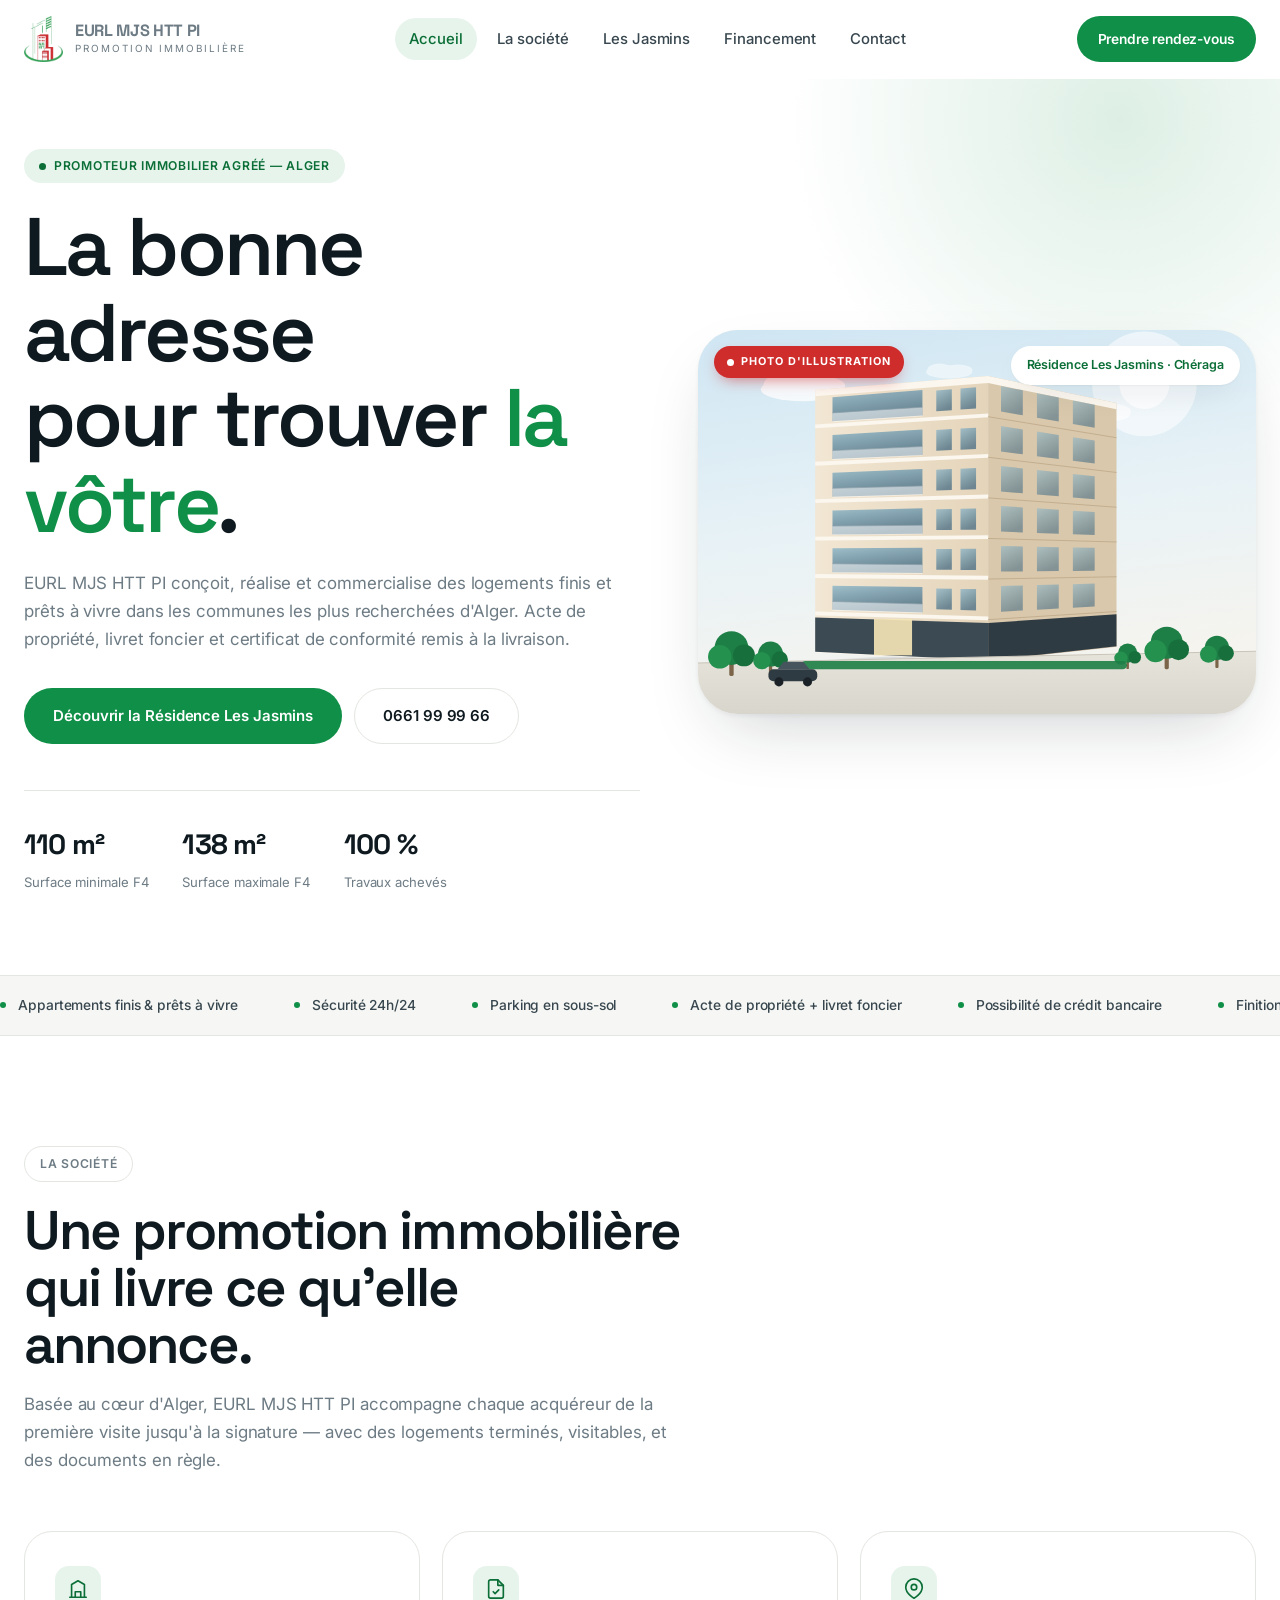
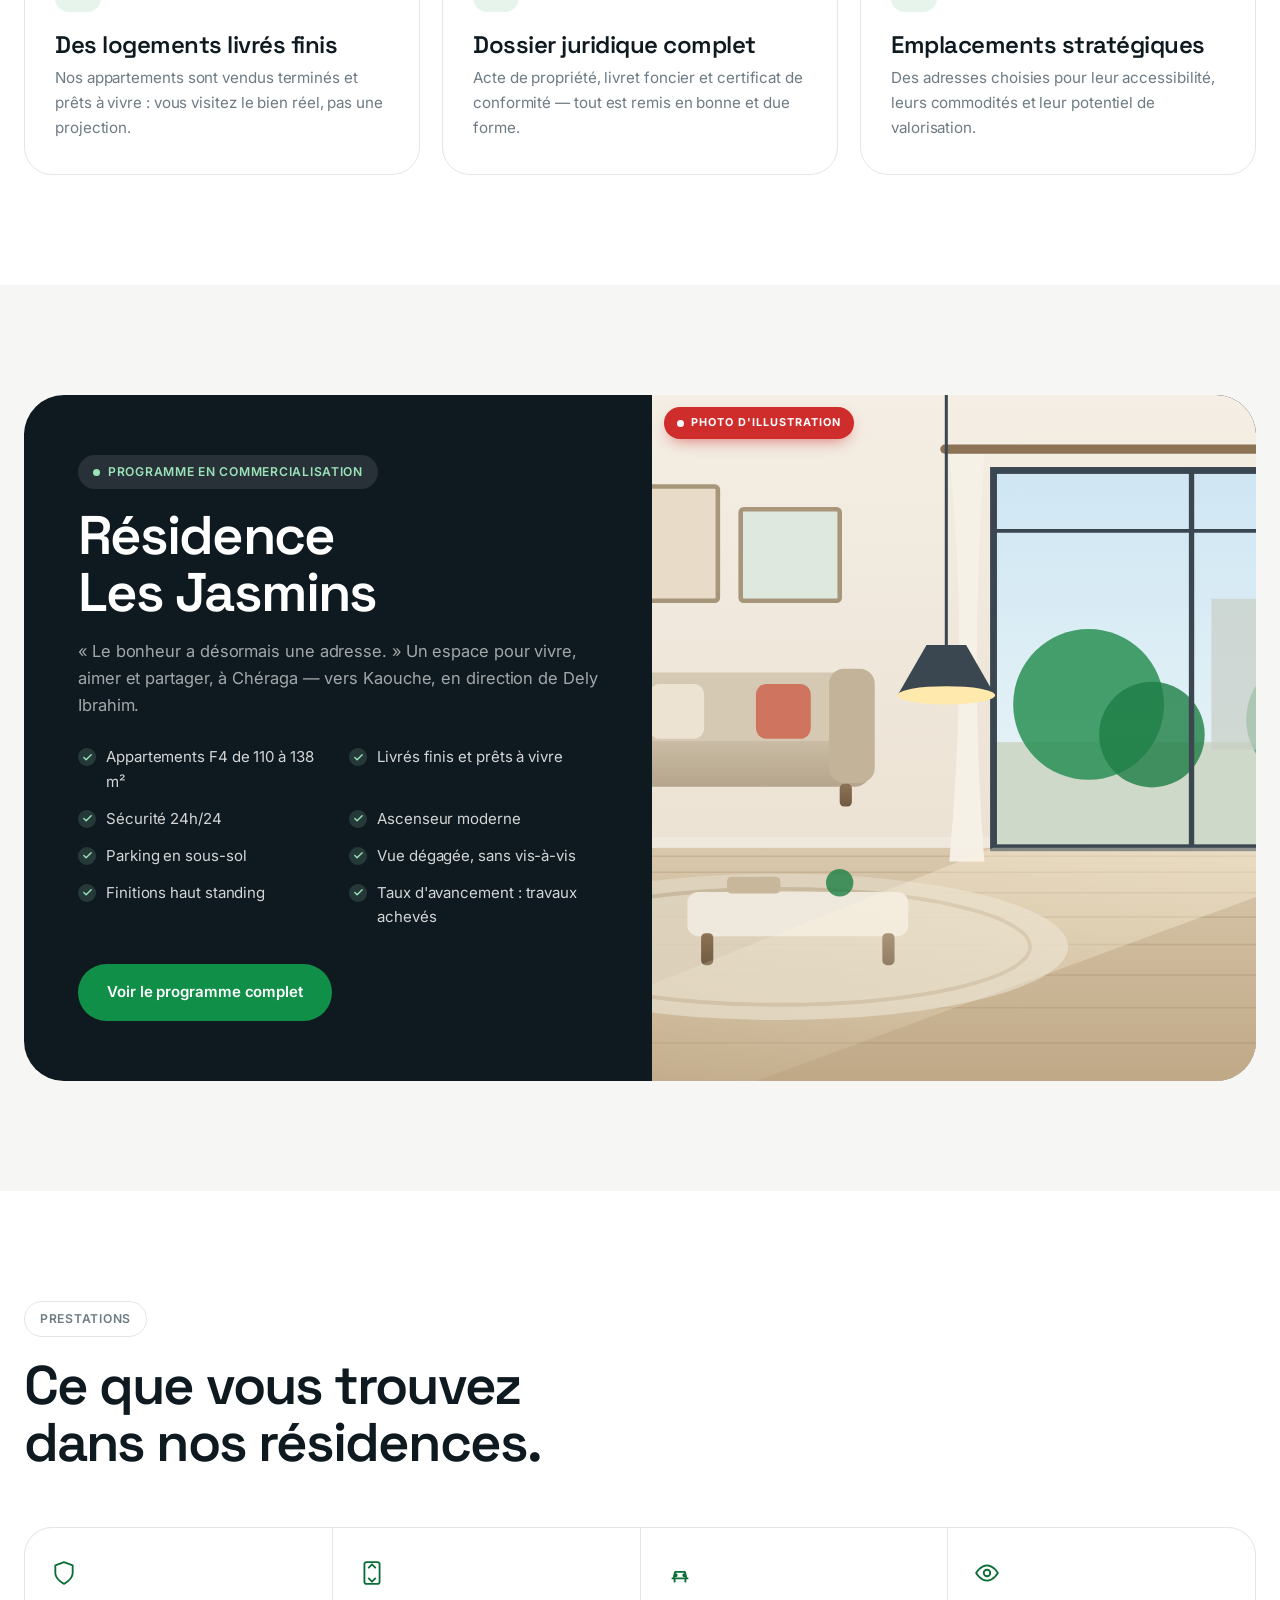
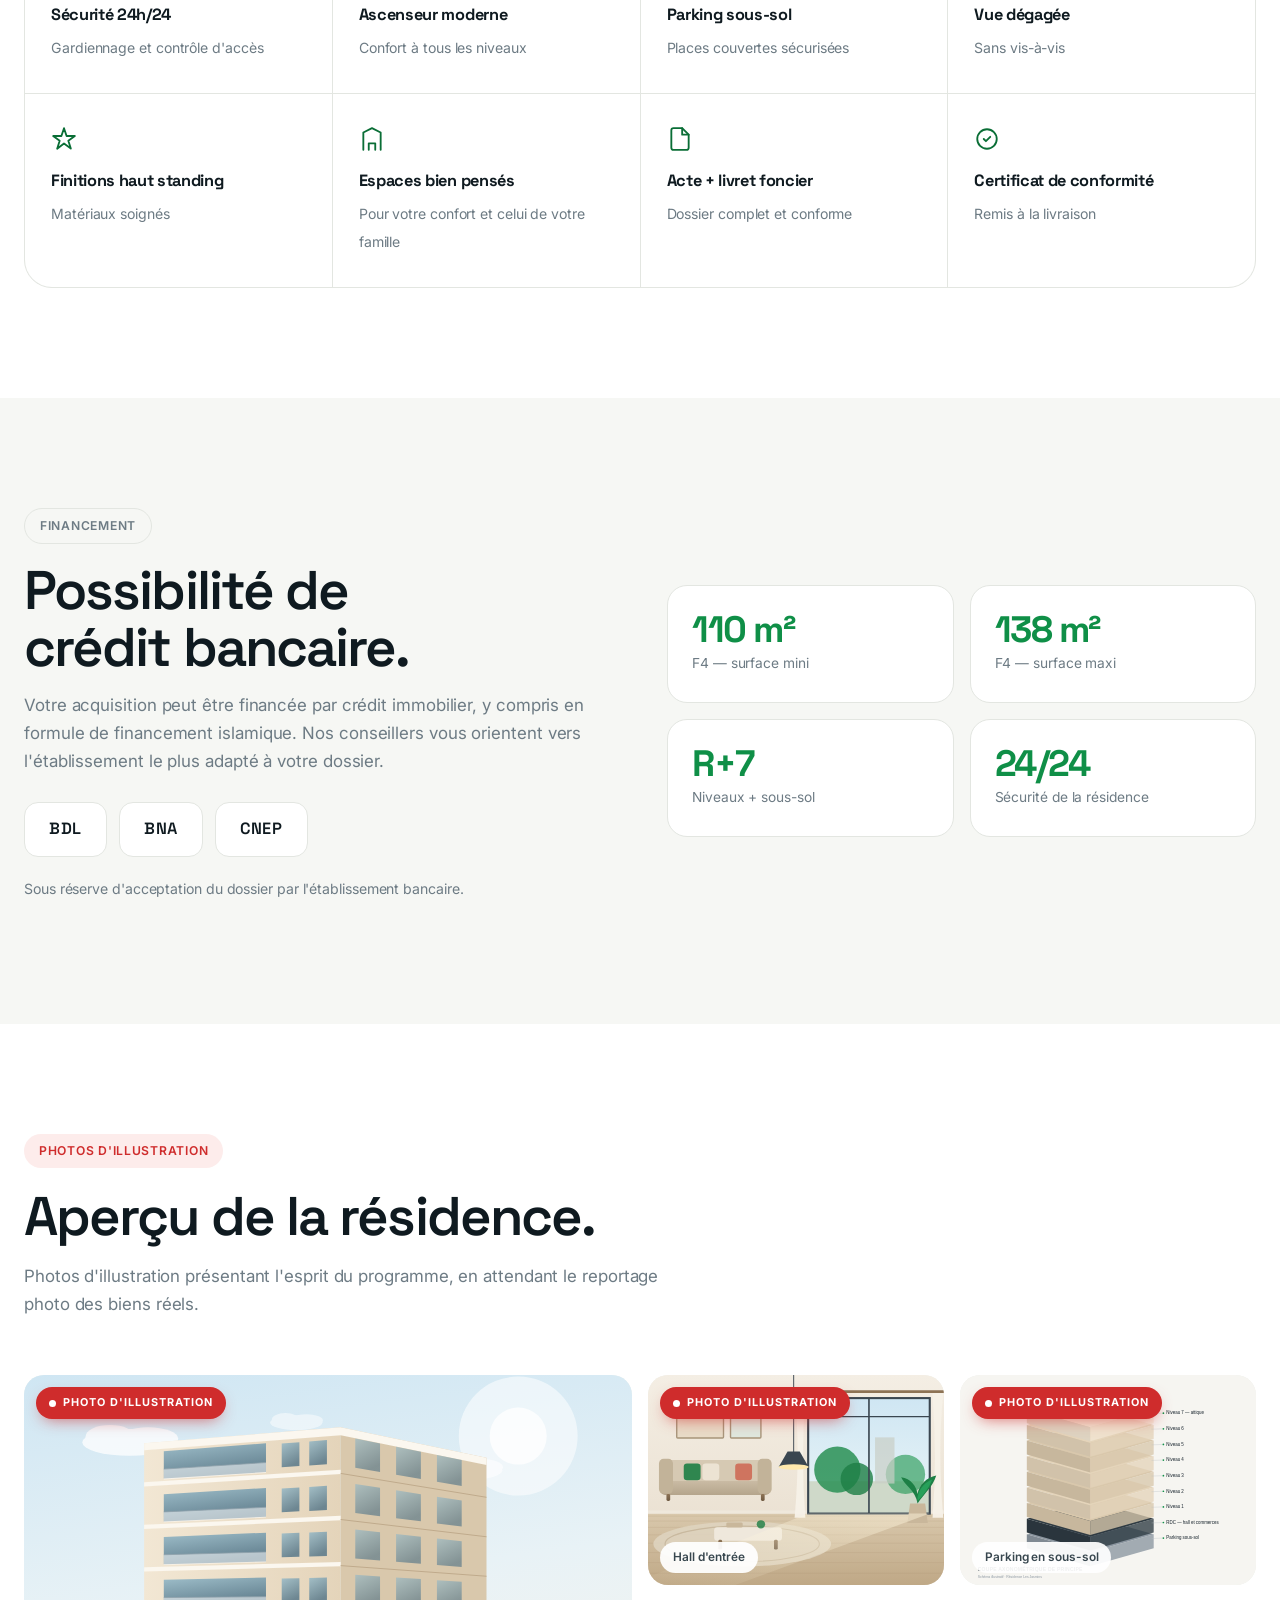
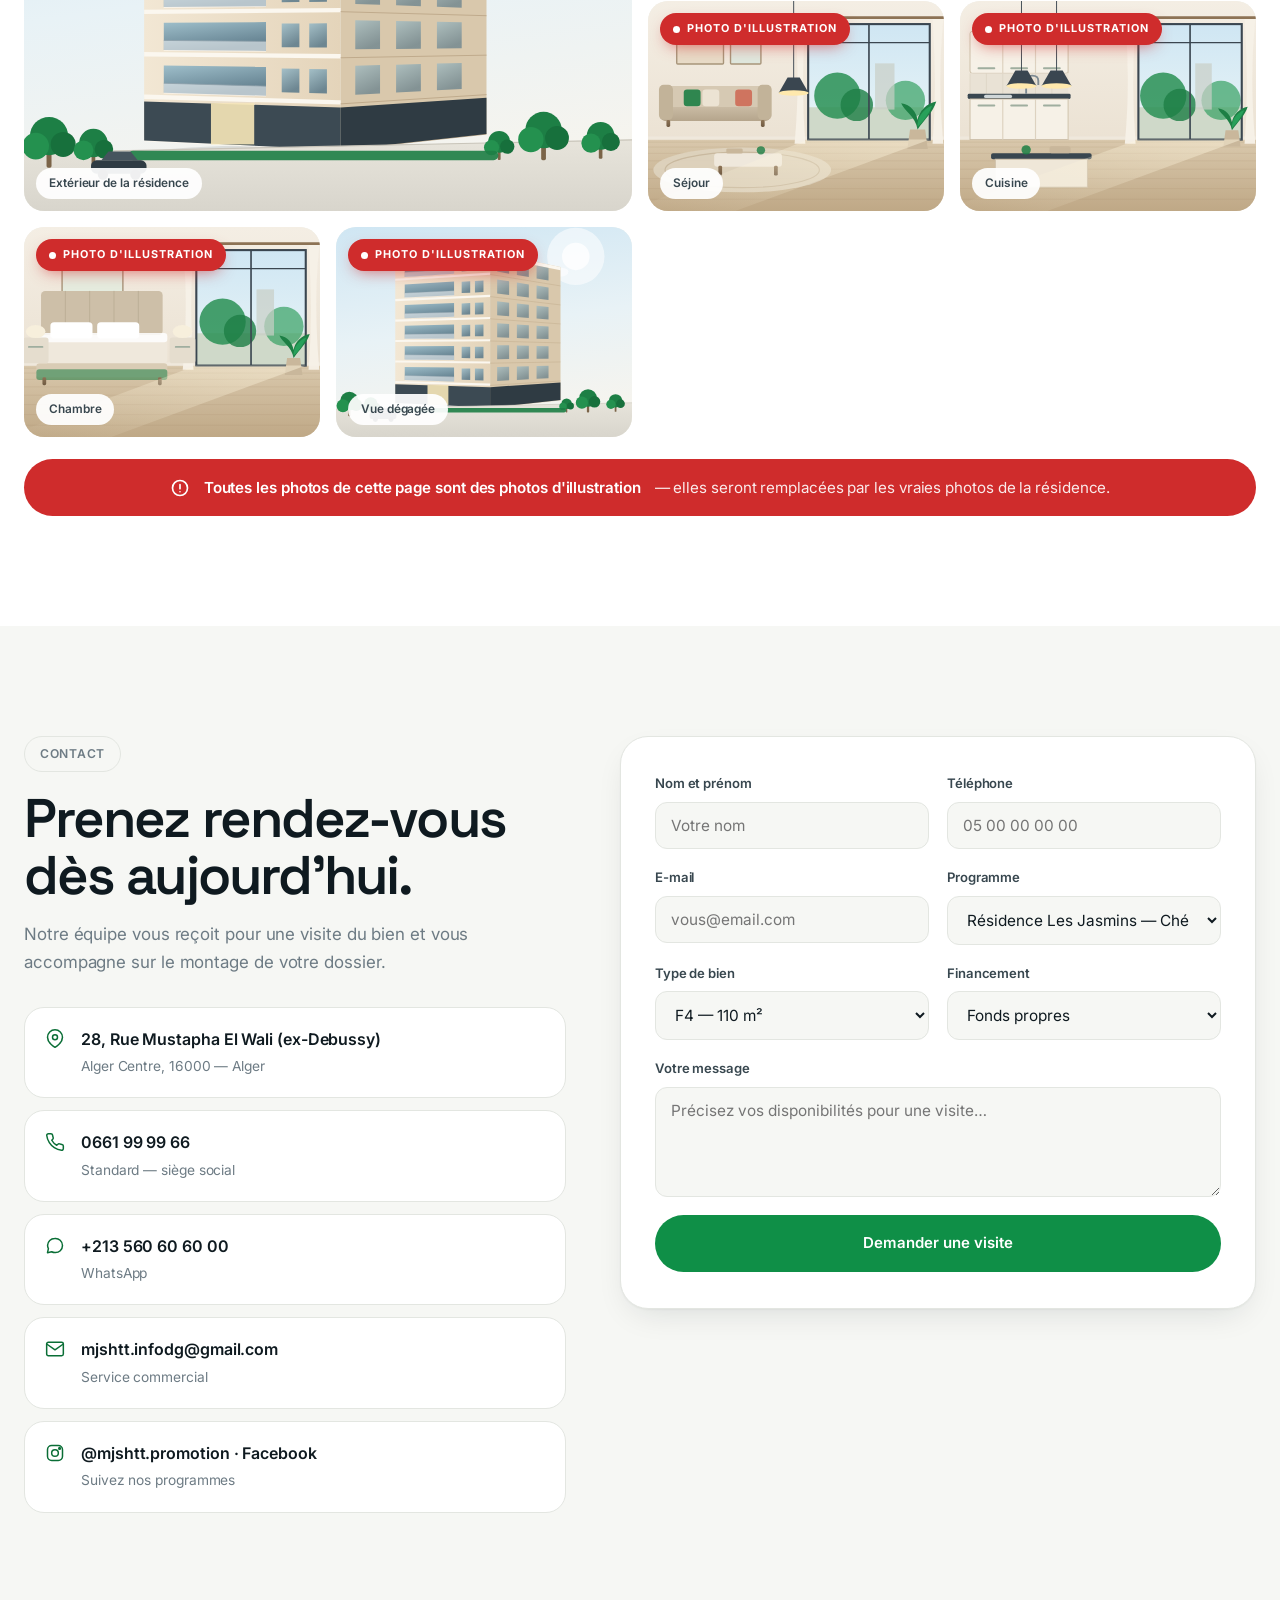
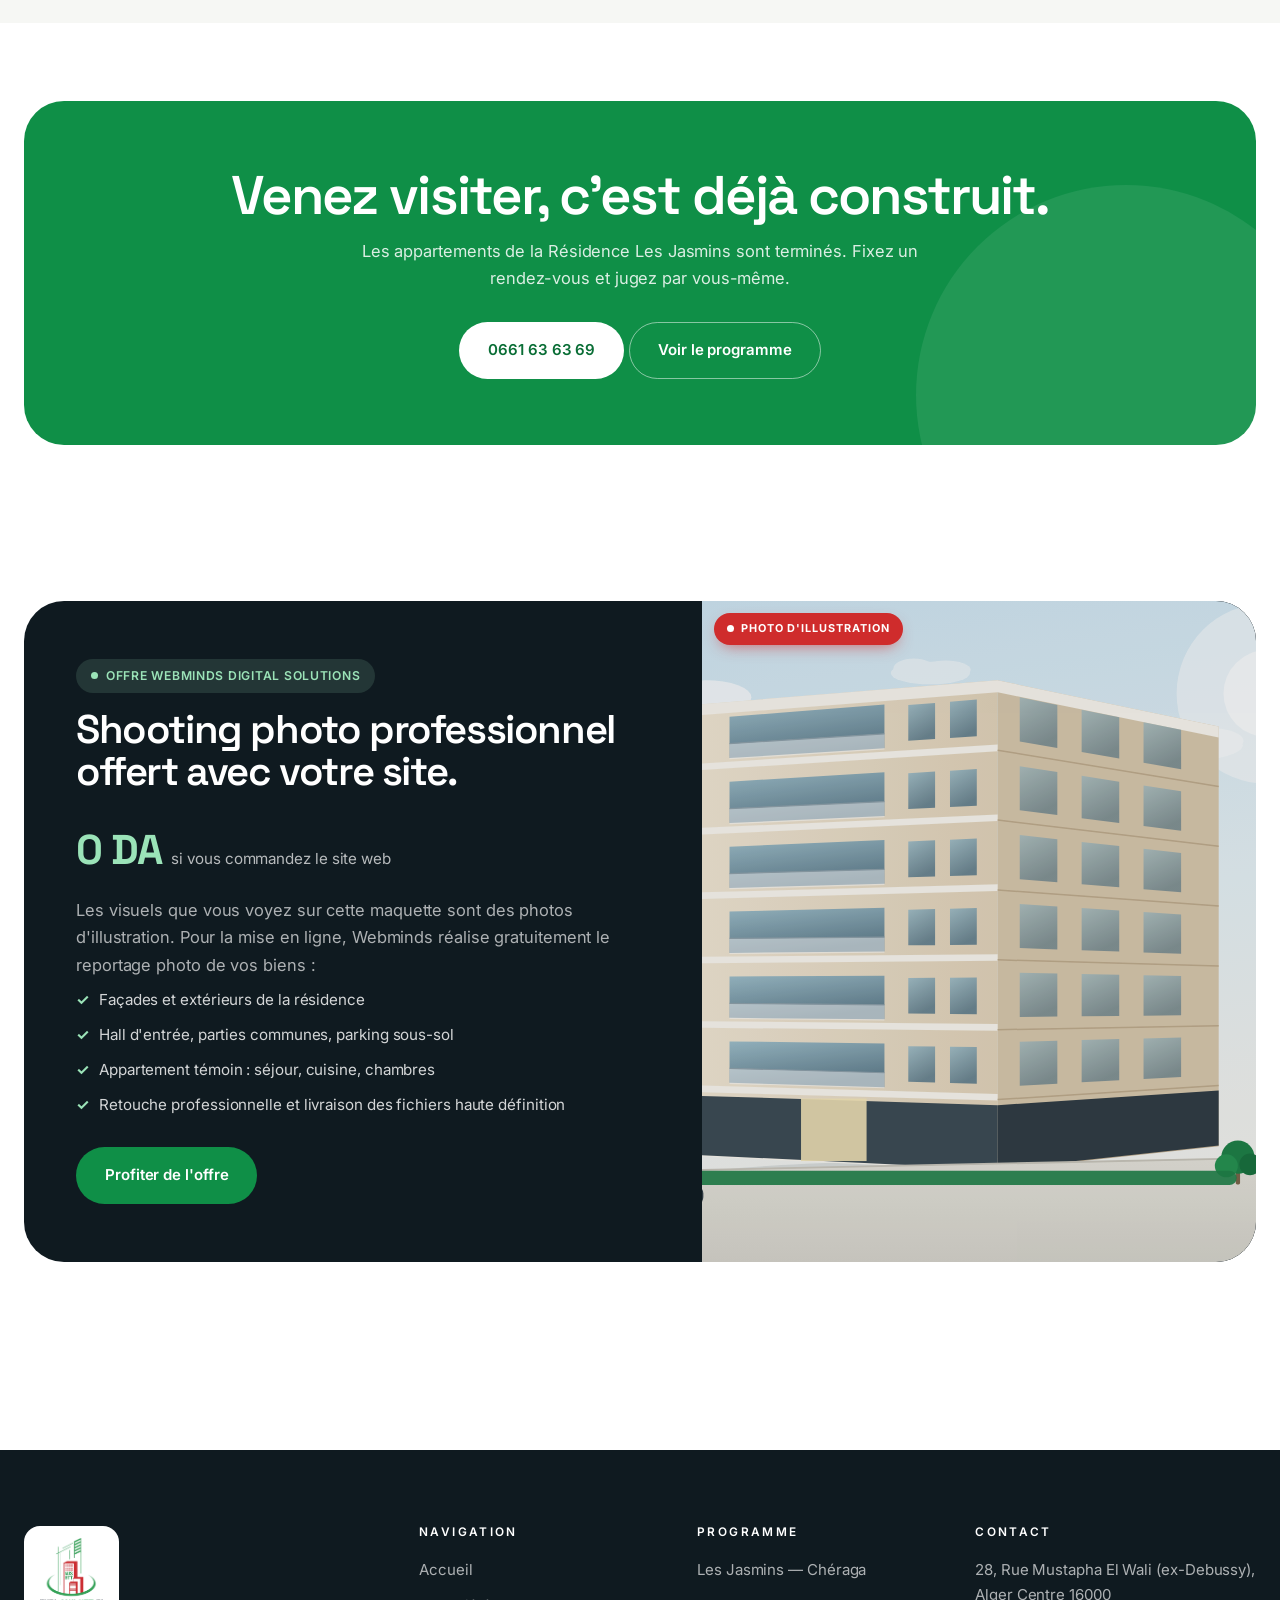
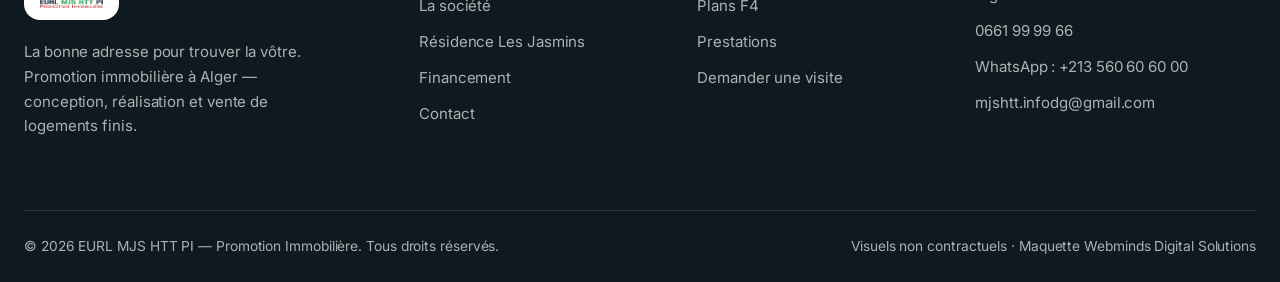
==== index.html @ afcfd2ee "Initial commit: site MJSTT Promotion Co-Authored-By: Claude Opus 5 <noreply@anthropic.com>" ====
<!DOCTYPE html>
<html lang="fr">
<head>
<meta charset="utf-8">
<meta name="viewport" content="width=device-width,initial-scale=1">
<title>EURL MJS HTT PI — Promotion Immobilière | Alger</title>
<meta name="description" content="EURL MJS HTT PI, promotion immobilière à Alger. La bonne adresse pour trouver la vôtre. Résidence Les Jasmins à Chéraga : appartements F4 de 110 à 138 m², finis et prêts à vivre.">
<link rel="icon" href="assets/img/logo-mark.png">
<link rel="preconnect" href="https://fonts.googleapis.com">
<link rel="preconnect" href="https://fonts.gstatic.com" crossorigin>
<link href="https://fonts.googleapis.com/css2?family=Inter:wght@400;500;600&family=Space+Grotesk:wght@500;600;700&display=swap" rel="stylesheet">
<link rel="stylesheet" href="assets/css/style.css">
</head>
<body>

<header class="header">
  <div class="wrap">
    <a href="index.html" class="brand">
      <img src="assets/img/logo-mark.png" alt="MJS HTT PI">
      <span><b>EURL MJS HTT PI</b><span>Promotion immobilière</span></span>
    </a>
    <nav class="nav">
      <a href="index.html" class="is-active">Accueil</a>
      <a href="#societe">La société</a>
      <a href="residence-les-jasmins.html">Les Jasmins</a>
      <a href="#financement">Financement</a>
      <a href="#contact">Contact</a>
    </nav>
    <a href="#contact" class="btn btn--primary btn--sm">Prendre rendez-vous</a>
    <button class="burger" aria-label="Menu"><span></span><span></span><span></span></button>
  </div>
</header>

<!-- ============ HERO ============ -->
<section class="hero">
  <div class="wrap hero__grid">
    <div>
      <span class="tag"><i></i> Promoteur immobilier agréé — Alger</span>
      <h1>La bonne adresse<br>pour trouver <em>la vôtre</em>.</h1>
      <p class="lead">EURL MJS HTT PI conçoit, réalise et commercialise des logements finis et prêts à vivre
        dans les communes les plus recherchées d'Alger. Acte de propriété, livret foncier et certificat de
        conformité remis à la livraison.</p>
      <div class="hero__cta">
        <a href="residence-les-jasmins.html" class="btn btn--primary">Découvrir la Résidence Les Jasmins</a>
        <a href="tel:0661999966" class="btn btn--line">0661 99 99 66</a>
      </div>
      <div class="hero__mini">
        <div><b>110 m²</b><span>Surface minimale F4</span></div>
        <div><b>138 m²</b><span>Surface maximale F4</span></div>
        <div><b>100 %</b><span>Travaux achevés</span></div>
      </div>
    </div>
    <div class="visual">
      <span class="badge-illu">Photo d'illustration</span>
      <img src="https://images.unsplash.com/photo-1545324418-cc1a3fa10c00?auto=format&fit=crop&w=1400&q=80" alt="Résidence Les Jasmins — photo d'illustration" loading="lazy" onerror="this.onerror=null;this.src='assets/img/building.svg'">
      <span class="visual__badge">Résidence Les Jasmins · Chéraga</span>
    </div>
  </div>

  <div class="marquee">
    <div class="marquee__track">
      <span>Appartements finis &amp; prêts à vivre</span>
      <span>Sécurité 24h/24</span>
      <span>Parking en sous-sol</span>
      <span>Acte de propriété + livret foncier</span>
      <span>Possibilité de crédit bancaire</span>
      <span>Finitions haut standing</span>
      <span>Appartements finis &amp; prêts à vivre</span>
      <span>Sécurité 24h/24</span>
      <span>Parking en sous-sol</span>
      <span>Acte de propriété + livret foncier</span>
      <span>Possibilité de crédit bancaire</span>
      <span>Finitions haut standing</span>
    </div>
  </div>
</section>

<!-- ============ SOCIÉTÉ ============ -->
<section class="section" id="societe">
  <div class="wrap">
    <div class="head rv">
      <span class="tag tag--ghost">La société</span>
      <h2>Une promotion immobilière<br>qui livre ce qu'elle annonce.</h2>
      <p class="lead">Basée au cœur d'Alger, EURL MJS HTT PI accompagne chaque acquéreur de la première visite
        jusqu'à la signature — avec des logements terminés, visitables, et des documents en règle.</p>
    </div>

    <div class="grid-3">
      <article class="card rv">
        <div class="card__ico"><svg viewBox="0 0 24 24"><path d="M3 21h18M5 21V7l7-4 7 4v14M9 21v-6h6v6"/></svg></div>
        <h3>Des logements livrés finis</h3>
        <p>Nos appartements sont vendus terminés et prêts à vivre : vous visitez le bien réel, pas une projection.</p>
      </article>
      <article class="card rv">
        <div class="card__ico"><svg viewBox="0 0 24 24"><path d="M14 2H6a2 2 0 0 0-2 2v16a2 2 0 0 0 2 2h12a2 2 0 0 0 2-2V8z"/><path d="M14 2v6h6M9 15l2 2 4-4"/></svg></div>
        <h3>Dossier juridique complet</h3>
        <p>Acte de propriété, livret foncier et certificat de conformité — tout est remis en bonne et due forme.</p>
      </article>
      <article class="card rv">
        <div class="card__ico"><svg viewBox="0 0 24 24"><path d="M21 10c0 7-9 12-9 12s-9-5-9-12a9 9 0 0 1 18 0z"/><circle cx="12" cy="10" r="3"/></svg></div>
        <h3>Emplacements stratégiques</h3>
        <p>Des adresses choisies pour leur accessibilité, leurs commodités et leur potentiel de valorisation.</p>
      </article>
    </div>
  </div>
</section>

<!-- ============ PROJET VEDETTE ============ -->
<section class="section section--paper">
  <div class="wrap">
    <div class="feature rv">
      <div class="feature__body">
        <span class="tag"><i></i> Programme en commercialisation</span>
        <h2>Résidence<br>Les Jasmins</h2>
        <p>« Le bonheur a désormais une adresse. » Un espace pour vivre, aimer et partager,
          à Chéraga — vers Kaouche, en direction de Dely Ibrahim.</p>
        <ul class="feature__list">
          <li>Appartements F4 de 110 à 138 m²</li>
          <li>Livrés finis et prêts à vivre</li>
          <li>Sécurité 24h/24</li>
          <li>Ascenseur moderne</li>
          <li>Parking en sous-sol</li>
          <li>Vue dégagée, sans vis-à-vis</li>
          <li>Finitions haut standing</li>
          <li>Taux d'avancement : travaux achevés</li>
        </ul>
        <a href="residence-les-jasmins.html" class="btn btn--primary">Voir le programme complet</a>
      </div>
      <div class="feature__media">
        <span class="badge-illu">Photo d'illustration</span>
        <img src="https://images.unsplash.com/photo-1618220179428-22790b461013?auto=format&fit=crop&w=1400&q=80" alt="Séjour — photo d'illustration" loading="lazy" onerror="this.onerror=null;this.src='assets/img/int-salon.svg'">
      </div>
    </div>
  </div>
</section>

<!-- ============ PRESTATIONS ============ -->
<section class="section">
  <div class="wrap">
    <div class="head rv">
      <span class="tag tag--ghost">Prestations</span>
      <h2>Ce que vous trouvez<br>dans nos résidences.</h2>
    </div>
    <div class="perks rv">
      <div class="perk"><svg viewBox="0 0 24 24"><path d="M12 22s8-4 8-10V5l-8-3-8 3v7c0 6 8 10 8 10z"/></svg><b>Sécurité 24h/24</b><span>Gardiennage et contrôle d'accès</span></div>
      <div class="perk"><svg viewBox="0 0 24 24"><rect x="5" y="2" width="14" height="20" rx="2"/><path d="M9 7l3-3 3 3M9 17l3 3 3-3"/></svg><b>Ascenseur moderne</b><span>Confort à tous les niveaux</span></div>
      <div class="perk"><svg viewBox="0 0 24 24"><path d="M5 17h14M6 17l1.5-6h9L18 17M7 20v-3M17 20v-3"/><circle cx="8" cy="14" r="1"/><circle cx="16" cy="14" r="1"/></svg><b>Parking sous-sol</b><span>Places couvertes sécurisées</span></div>
      <div class="perk"><svg viewBox="0 0 24 24"><path d="M2 12s4-7 10-7 10 7 10 7-4 7-10 7-10-7-10-7z"/><circle cx="12" cy="12" r="3"/></svg><b>Vue dégagée</b><span>Sans vis-à-vis</span></div>
      <div class="perk"><svg viewBox="0 0 24 24"><path d="M12 2l2.4 7.2H22l-6 4.4 2.3 7.2-6.3-4.6L5.7 21 8 13.6 2 9.2h7.6z"/></svg><b>Finitions haut standing</b><span>Matériaux soignés</span></div>
      <div class="perk"><svg viewBox="0 0 24 24"><path d="M4 22V6l8-4 8 4v16M9 22v-6h6v6"/></svg><b>Espaces bien pensés</b><span>Pour votre confort et celui de votre famille</span></div>
      <div class="perk"><svg viewBox="0 0 24 24"><path d="M14 2H6a2 2 0 0 0-2 2v16a2 2 0 0 0 2 2h12a2 2 0 0 0 2-2V8z"/><path d="M14 2v6h6"/></svg><b>Acte + livret foncier</b><span>Dossier complet et conforme</span></div>
      <div class="perk"><svg viewBox="0 0 24 24"><circle cx="12" cy="12" r="9"/><path d="M9 12l2 2 4-4"/></svg><b>Certificat de conformité</b><span>Remis à la livraison</span></div>
    </div>
  </div>
</section>

<!-- ============ FINANCEMENT ============ -->
<section class="section section--paper" id="financement">
  <div class="wrap grid-2" style="gap:54px;align-items:center">
    <div class="rv">
      <span class="tag tag--ghost">Financement</span>
      <h2 style="margin:18px 0 16px">Possibilité de<br>crédit bancaire.</h2>
      <p class="lead">Votre acquisition peut être financée par crédit immobilier, y compris en formule de
        financement islamique. Nos conseillers vous orientent vers l'établissement le plus adapté à votre dossier.</p>
      <div class="banks">
        <span class="bank">BDL</span>
        <span class="bank">BNA</span>
        <span class="bank">CNEP</span>
      </div>
      <p class="mute" style="font-size:.88rem;margin-top:20px">Sous réserve d'acceptation du dossier par l'établissement bancaire.</p>
    </div>
    <div class="grid-2 rv" style="gap:16px">
      <div class="stat"><b>110 m²</b><span>F4 — surface mini</span></div>
      <div class="stat"><b>138 m²</b><span>F4 — surface maxi</span></div>
      <div class="stat"><b>R+7</b><span>Niveaux + sous-sol</span></div>
      <div class="stat"><b>24/24</b><span>Sécurité de la résidence</span></div>
    </div>
  </div>
</section>

<!-- ============ VISUELS ============ -->
<section class="section">
  <div class="wrap">
    <div class="head rv">
      <span class="tag tag--red">Photos d'illustration</span>
      <h2>Aperçu de la résidence.</h2>
      <p class="lead">Photos d'illustration présentant l'esprit du programme, en attendant le reportage photo des biens réels.</p>
    </div>
    <div class="photogrid rv"><figure class="ph big"><span class="badge-illu">Photo d'illustration</span><img src="https://images.unsplash.com/photo-1515263487990-61b07816b324?auto=format&fit=crop&w=1400&q=80" alt="Façade de la résidence" loading="lazy" onerror="this.onerror=null;this.src='assets/img/building.svg'"><figcaption>Extérieur de la résidence</figcaption></figure><figure class="ph "><span class="badge-illu">Photo d'illustration</span><img src="https://images.unsplash.com/photo-1630703125789-6416b14d1705?auto=format&fit=crop&w=1400&q=80" alt="Hall d'entrée" loading="lazy" onerror="this.onerror=null;this.src='assets/img/int-salon.svg'"><figcaption>Hall d'entrée</figcaption></figure><figure class="ph "><span class="badge-illu">Photo d'illustration</span><img src="https://images.unsplash.com/photo-1548343361-02248be15911?auto=format&fit=crop&w=1400&q=80" alt="Parking en sous-sol" loading="lazy" onerror="this.onerror=null;this.src='assets/img/axo.svg'"><figcaption>Parking en sous-sol</figcaption></figure><figure class="ph "><span class="badge-illu">Photo d'illustration</span><img src="https://images.unsplash.com/photo-1600121848594-d8644e57abab?auto=format&fit=crop&w=1400&q=80" alt="Séjour" loading="lazy" onerror="this.onerror=null;this.src='assets/img/int-salon.svg'"><figcaption>Séjour</figcaption></figure><figure class="ph "><span class="badge-illu">Photo d'illustration</span><img src="https://images.unsplash.com/photo-1600489000022-c2086d79f9d4?auto=format&fit=crop&w=1400&q=80" alt="Cuisine" loading="lazy" onerror="this.onerror=null;this.src='assets/img/int-cuisine.svg'"><figcaption>Cuisine</figcaption></figure><figure class="ph "><span class="badge-illu">Photo d'illustration</span><img src="https://images.unsplash.com/photo-1616594039964-ae9021a400a0?auto=format&fit=crop&w=1400&q=80" alt="Chambre" loading="lazy" onerror="this.onerror=null;this.src='assets/img/int-chambre.svg'"><figcaption>Chambre</figcaption></figure><figure class="ph "><span class="badge-illu">Photo d'illustration</span><img src="https://images.unsplash.com/photo-1496945589647-8784b8d04934?auto=format&fit=crop&w=1400&q=80" alt="Vue depuis le balcon" loading="lazy" onerror="this.onerror=null;this.src='assets/img/building.svg'"><figcaption>Vue dégagée</figcaption></figure></div><div class="illu-band rv" style="margin-top:22px"><svg viewBox="0 0 24 24"><circle cx="12" cy="12" r="9"/><path d="M12 8v5M12 16.5v.01"/></svg>Toutes les photos de cette page sont des photos d'illustration <span>— elles seront remplacées par les vraies photos de la résidence.</span></div>
    </div>
      </div>
</section>

<!-- ============ CONTACT ============ -->
<section class="section section--paper" id="contact">
  <div class="wrap contact">
    <div class="rv">
      <span class="tag tag--ghost">Contact</span>
      <h2 style="margin:18px 0 16px">Prenez rendez-vous<br>dès aujourd'hui.</h2>
      <p class="lead">Notre équipe vous reçoit pour une visite du bien et vous accompagne sur le montage
        de votre dossier.</p>
      <ul class="infos">
        <li><svg viewBox="0 0 24 24"><path d="M21 10c0 7-9 12-9 12s-9-5-9-12a9 9 0 0 1 18 0z"/><circle cx="12" cy="10" r="3"/></svg>
          <div><b>28, Rue Mustapha El Wali (ex-Debussy)</b><small>Alger Centre, 16000 — Alger</small></div></li>
        <li><svg viewBox="0 0 24 24"><path d="M22 16.9v3a2 2 0 0 1-2.2 2 19.8 19.8 0 0 1-8.6-3.1 19.5 19.5 0 0 1-6-6A19.8 19.8 0 0 1 2.1 4.2 2 2 0 0 1 4.1 2h3a2 2 0 0 1 2 1.7c.1 1 .4 1.9.7 2.8a2 2 0 0 1-.5 2.1L8.1 9.9a16 16 0 0 0 6 6l1.3-1.2a2 2 0 0 1 2.1-.5c.9.3 1.8.6 2.8.7a2 2 0 0 1 1.7 2z"/></svg>
          <div><b><a href="tel:0661999966">0661 99 99 66</a></b><small>Standard — siège social</small></div></li>
        <li><svg viewBox="0 0 24 24"><path d="M21 11.5a8.4 8.4 0 0 1-9 8.4 8.5 8.5 0 0 1-4-1L3 20l1.1-4.9a8.4 8.4 0 0 1-1-4A8.4 8.4 0 0 1 11.5 3 8.4 8.4 0 0 1 21 11.5z"/></svg>
          <div><b><a href="https://wa.me/213560606000" target="_blank" rel="noopener">+213 560 60 60 00</a></b><small>WhatsApp</small></div></li>
        <li><svg viewBox="0 0 24 24"><rect x="2" y="4" width="20" height="16" rx="2"/><path d="M22 6l-10 7L2 6"/></svg>
          <div><b><a href="mailto:mjshtt.infodg@gmail.com">mjshtt.infodg@gmail.com</a></b><small>Service commercial</small></div></li>
        <li><svg viewBox="0 0 24 24"><rect x="3" y="3" width="18" height="18" rx="5"/><circle cx="12" cy="12" r="4"/><circle cx="17.5" cy="6.5" r="1"/></svg>
          <div><b><a href="https://www.instagram.com/mjshtt.promotion/" target="_blank" rel="noopener">@mjshtt.promotion</a> · <a href="https://www.facebook.com/MJSHTT.PI/" target="_blank" rel="noopener">Facebook</a></b><small>Suivez nos programmes</small></div></li>
      </ul>
    </div>

    <form class="rv">
      <div class="f"><label for="n">Nom et prénom</label><input id="n" type="text" placeholder="Votre nom" required></div>
      <div class="f"><label for="t">Téléphone</label><input id="t" type="tel" placeholder="05 00 00 00 00" required></div>
      <div class="f"><label for="e">E-mail</label><input id="e" type="email" placeholder="vous@email.com"></div>
      <div class="f"><label for="p">Programme</label>
        <select id="p"><option>Résidence Les Jasmins — Chéraga</option><option>Autre demande</option></select></div>
      <div class="f"><label for="ty">Type de bien</label>
        <select id="ty"><option>F4 — 110 m²</option><option>F4 — 138 m²</option><option>À définir</option></select></div>
      <div class="f"><label for="fi">Financement</label>
        <select id="fi"><option>Fonds propres</option><option>Crédit bancaire</option><option>Financement islamique</option><option>À définir</option></select></div>
      <div class="f f--full"><label for="m">Votre message</label>
        <textarea id="m" placeholder="Précisez vos disponibilités pour une visite…"></textarea></div>
      <div class="f f--full"><button type="submit" class="btn btn--primary">Demander une visite</button></div>
    </form>
  </div>
</section>

<!-- ============ CTA ============ -->
<section class="section--tight">
  <div class="wrap">
    <div class="cta rv">
      <h2>Venez visiter, c'est déjà construit.</h2>
      <p>Les appartements de la Résidence Les Jasmins sont terminés. Fixez un rendez-vous et jugez par vous-même.</p>
      <a href="tel:0661636369" class="btn btn--light">0661 63 63 69</a>
      <a href="residence-les-jasmins.html" class="btn btn--outline">Voir le programme</a>
    </div>
  </div>
</section>

<!-- ============ OFFRE SHOOTING ============ -->
<section class="section--tight">
  <div class="wrap">
    <div class="shoot rv">
      <div class="shoot__body">
        <span class="tag"><i></i> Offre Webminds Digital Solutions</span>
        <h2>Shooting photo professionnel<br>offert avec votre site.</h2>
        <div class="shoot__free"><b>0 DA</b><span>si vous commandez le site web</span></div>
        <p>Les visuels que vous voyez sur cette maquette sont des photos d'illustration.
          Pour la mise en ligne, Webminds réalise gratuitement le reportage photo de vos biens :</p>
        <ul class="shoot__list">
          <li>Façades et extérieurs de la résidence</li>
          <li>Hall d'entrée, parties communes, parking sous-sol</li>
          <li>Appartement témoin : séjour, cuisine, chambres</li>
          <li>Retouche professionnelle et livraison des fichiers haute définition</li>
        </ul>
        <a href="#contact" class="btn btn--primary">Profiter de l'offre</a>
      </div>
      <div class="shoot__media">
        <span class="badge-illu">Photo d'illustration</span>
        <img src="https://images.unsplash.com/photo-1570675894641-8860d49afece?auto=format&fit=crop&w=1400&q=80" alt="Reportage photo de résidence" loading="lazy" onerror="this.onerror=null;this.src='assets/img/building.svg'">
      </div>
    </div>
  </div>
</section>

<!-- ============ FOOTER ============ -->
<footer class="footer">
  <div class="wrap">
    <div class="footer__grid">
      <div>
        <a href="index.html" class="brand"><img src="assets/img/logo.png" alt="EURL MJS HTT PI" style="height:70px"></a>
        <p class="footer__note">La bonne adresse pour trouver la vôtre. Promotion immobilière à Alger —
          conception, réalisation et vente de logements finis.</p>
      </div>
      <div>
        <h4>Navigation</h4>
        <ul>
          <li><a href="index.html">Accueil</a></li>
          <li><a href="#societe">La société</a></li>
          <li><a href="residence-les-jasmins.html">Résidence Les Jasmins</a></li>
          <li><a href="#financement">Financement</a></li>
          <li><a href="#contact">Contact</a></li>
        </ul>
      </div>
      <div>
        <h4>Programme</h4>
        <ul>
          <li><a href="residence-les-jasmins.html">Les Jasmins — Chéraga</a></li>
          <li><a href="residence-les-jasmins.html#plans">Plans F4</a></li>
          <li><a href="residence-les-jasmins.html#prestations">Prestations</a></li>
          <li><a href="residence-les-jasmins.html#visite">Demander une visite</a></li>
        </ul>
      </div>
      <div>
        <h4>Contact</h4>
        <ul>
          <li>28, Rue Mustapha El Wali (ex-Debussy), Alger Centre 16000</li>
          <li><a href="tel:0661999966">0661 99 99 66</a></li>
          <li><a href="https://wa.me/213560606000">WhatsApp : +213 560 60 60 00</a></li>
          <li><a href="mailto:mjshtt.infodg@gmail.com">mjshtt.infodg@gmail.com</a></li>
        </ul>
      </div>
    </div>
    <div class="footer__bar">
      <span>© 2026 EURL MJS HTT PI — Promotion Immobilière. Tous droits réservés.</span>
      <span>Visuels non contractuels · Maquette Webminds Digital Solutions</span>
    </div>
  </div>
</footer>

<script src="assets/js/main.js"></script>
</body>
</html>
---- assets/css/style.css ----
/* ============================================================
   EURL MJS HTT PI — Promotion Immobilière
   Maquette Webminds Digital Solutions · 2026
   ============================================================ */

:root{
  --ink:#0f1a20;
  --ink-2:#38474f;
  --grey:#6d7b84;
  --line:#e3e6e1;
  --paper:#ffffff;
  --paper-2:#f6f7f4;
  --paper-3:#eef1ec;
  --green:#0f8f47;
  --green-d:#0a6e36;
  --green-l:#e7f4ec;
  --red:#cf2c2c;
  --red-l:#fdeceb;
  --r-s:12px;
  --r-m:20px;
  --r-l:28px;
  --r-xl:40px;
  --shadow:0 1px 2px rgba(16,28,34,.04),0 12px 34px -12px rgba(16,28,34,.14);
  --shadow-lg:0 2px 4px rgba(16,28,34,.05),0 28px 70px -24px rgba(16,28,34,.22);
  --display:"Space Grotesk","Helvetica Neue",Arial,sans-serif;
  --body:"Inter","Helvetica Neue",Arial,sans-serif;
  --max:1280px;
}

*,*::before,*::after{box-sizing:border-box}
html{scroll-behavior:smooth;-webkit-text-size-adjust:100%}
body{
  margin:0;background:var(--paper);color:var(--ink);
  font-family:var(--body);font-size:16.5px;line-height:1.65;letter-spacing:-.005em;
  -webkit-font-smoothing:antialiased;overflow-x:hidden;
}
img,svg{max-width:100%;display:block}
a{color:inherit;text-decoration:none}
button{font:inherit}
.wrap{width:100%;max-width:var(--max);margin:0 auto;padding:0 24px}

h1,h2,h3,h4{font-family:var(--display);font-weight:600;line-height:1.05;margin:0;letter-spacing:-.035em}
h1{font-size:clamp(2.7rem,6.4vw,5.1rem)}
h2{font-size:clamp(2rem,4.3vw,3.4rem)}
h3{font-size:clamp(1.15rem,1.9vw,1.5rem);letter-spacing:-.02em}
p{margin:0 0 1em}
.lead{color:var(--grey);font-size:1.06rem;max-width:60ch}
.mute{color:var(--grey)}
.grn{color:var(--green)}

/* ---------- utilitaires ---------- */
.tag{
  display:inline-flex;align-items:center;gap:8px;padding:7px 15px;border-radius:100px;
  background:var(--green-l);color:var(--green-d);font-size:.76rem;font-weight:600;
  letter-spacing:.06em;text-transform:uppercase;
}
.tag--red{background:var(--red-l);color:var(--red)}
.tag--ghost{background:transparent;border:1px solid var(--line);color:var(--grey)}
.tag i{width:7px;height:7px;border-radius:50%;background:currentColor;display:block}

.btn{
  display:inline-flex;align-items:center;justify-content:center;gap:10px;
  padding:15px 28px;border-radius:100px;font-size:.94rem;font-weight:600;
  border:1px solid transparent;cursor:pointer;transition:.28s cubic-bezier(.2,.7,.3,1);
  white-space:nowrap;
}
.btn--primary{background:var(--green);color:#fff}
.btn--primary:hover{background:var(--green-d);transform:translateY(-2px);box-shadow:0 14px 28px -12px rgba(15,143,71,.7)}
.btn--dark{background:var(--ink);color:#fff}
.btn--dark:hover{transform:translateY(-2px);box-shadow:0 14px 28px -12px rgba(15,26,32,.6)}
.btn--line{border-color:var(--line);color:var(--ink);background:#fff}
.btn--line:hover{border-color:var(--ink);transform:translateY(-2px)}
.btn--sm{padding:11px 20px;font-size:.86rem}

.section{padding:110px 0}
.section--tight{padding:78px 0}
.section--paper{background:var(--paper-2)}
.head{max-width:66ch;margin-bottom:56px}
.head .tag{margin-bottom:20px}
.head h2{margin-bottom:18px}

/* ---------- header ---------- */
.header{position:sticky;top:0;z-index:200;background:rgba(255,255,255,.86);backdrop-filter:blur(16px);
  border-bottom:1px solid transparent;transition:.3s}
.header.scrolled{border-bottom-color:var(--line)}
.header .wrap{display:flex;align-items:center;justify-content:space-between;gap:20px;height:78px}
.brand{display:flex;align-items:center;gap:12px}
.brand img{height:46px;width:auto}
.brand b{font-family:var(--display);font-size:1.02rem;letter-spacing:-.02em;line-height:1.1;display:block}
.brand span{font-size:.62rem;letter-spacing:.2em;text-transform:uppercase;color:var(--grey)}
.nav{display:flex;align-items:center;gap:6px}
.nav a{padding:9px 14px;border-radius:100px;font-size:.93rem;font-weight:500;color:var(--ink-2);transition:.25s}
.nav a:hover{background:var(--paper-3);color:var(--ink)}
.nav a.is-active{background:var(--green-l);color:var(--green-d)}
.header .btn{margin-left:8px}
.burger{display:none;background:var(--paper-3);border:0;border-radius:12px;padding:11px;cursor:pointer}
.burger span{display:block;width:20px;height:2px;background:var(--ink);border-radius:2px;margin:4px 0;transition:.3s}

/* ---------- hero ---------- */
.hero{padding:70px 0 0;position:relative;overflow:hidden}
.hero::before{
  content:"";position:absolute;top:-340px;right:-220px;width:760px;height:760px;border-radius:50%;
  background:radial-gradient(circle,rgba(15,143,71,.14),transparent 62%);pointer-events:none;
}
.hero__grid{display:grid;grid-template-columns:1.05fr .95fr;gap:58px;align-items:center;position:relative}
.hero h1{margin:22px 0 22px}
.hero h1 em{font-style:normal;color:var(--green);position:relative}
.hero__cta{display:flex;flex-wrap:wrap;gap:12px;margin-top:34px}
.hero__mini{display:flex;gap:34px;margin-top:46px;padding-top:30px;border-top:1px solid var(--line);flex-wrap:wrap}
.hero__mini div b{display:block;font-family:var(--display);font-size:1.75rem;letter-spacing:-.03em}
.hero__mini div span{font-size:.82rem;color:var(--grey)}

.visual{position:relative;border-radius:var(--r-xl);overflow:hidden;background:var(--paper-3);box-shadow:var(--shadow-lg)}
.visual img{width:100%;height:100%;object-fit:cover}
.visual__note{
  position:absolute;left:16px;bottom:16px;padding:8px 14px;border-radius:100px;
  background:rgba(15,26,32,.78);backdrop-filter:blur(6px);color:#fff;font-size:.71rem;
  letter-spacing:.04em;font-weight:500;
}
.visual__badge{
  position:absolute;right:16px;top:16px;padding:9px 16px;border-radius:100px;background:#fff;
  box-shadow:var(--shadow);font-size:.78rem;font-weight:600;color:var(--green-d);
}

/* ---------- bandeau défilant ---------- */
.marquee{border-top:1px solid var(--line);border-bottom:1px solid var(--line);background:var(--paper-2);
  overflow:hidden;margin-top:80px}
.marquee__track{display:flex;gap:56px;padding:18px 0;white-space:nowrap;animation:slide 32s linear infinite;width:max-content}
.marquee span{font-size:.86rem;font-weight:500;color:var(--ink-2);display:flex;align-items:center;gap:12px}
.marquee span::before{content:"";width:6px;height:6px;border-radius:50%;background:var(--green)}
@keyframes slide{to{transform:translateX(-50%)}}

/* ---------- cartes / grilles ---------- */
.grid-3{display:grid;grid-template-columns:repeat(3,1fr);gap:22px}
.grid-2{display:grid;grid-template-columns:repeat(2,1fr);gap:22px}
.grid-4{display:grid;grid-template-columns:repeat(4,1fr);gap:18px}

.card{
  background:#fff;border:1px solid var(--line);border-radius:var(--r-l);padding:34px 30px;
  transition:.35s cubic-bezier(.2,.7,.3,1);
}
.card:hover{transform:translateY(-5px);box-shadow:var(--shadow-lg);border-color:transparent}
.card__ico{
  width:46px;height:46px;border-radius:14px;background:var(--green-l);color:var(--green-d);
  display:grid;place-items:center;margin-bottom:20px;
}
.card__ico svg{width:22px;height:22px;stroke:currentColor;fill:none;stroke-width:1.8;stroke-linecap:round;stroke-linejoin:round}
.card h3{margin-bottom:8px}
.card p{color:var(--grey);font-size:.95rem;margin:0}

.stat{background:#fff;border:1px solid var(--line);border-radius:var(--r-m);padding:26px 24px}
.stat b{display:block;font-family:var(--display);font-size:2.3rem;letter-spacing:-.04em;line-height:1;color:var(--green)}
.stat span{font-size:.86rem;color:var(--grey)}

/* ---------- projet vedette ---------- */
.feature{
  background:var(--ink);color:#fff;border-radius:var(--r-xl);overflow:hidden;
  display:grid;grid-template-columns:1.02fr .98fr;
}
.feature__body{padding:60px 54px}
.feature__body h2{color:#fff;margin:18px 0 16px}
.feature__body p{color:rgba(255,255,255,.62)}
.feature .tag{background:rgba(255,255,255,.1);color:#9be3b8}
.feature__list{list-style:none;padding:0;margin:26px 0 34px;display:grid;grid-template-columns:1fr 1fr;gap:12px 22px}
.feature__list li{display:flex;gap:10px;align-items:flex-start;font-size:.94rem;color:rgba(255,255,255,.82)}
.feature__list li::before{content:"";flex:0 0 auto;width:18px;height:18px;border-radius:50%;margin-top:3px;
  background:rgba(155,227,184,.16);
  background-image:url("data:image/svg+xml,%3Csvg xmlns='http://www.w3.org/2000/svg' viewBox='0 0 24 24' fill='none' stroke='%239be3b8' stroke-width='3' stroke-linecap='round' stroke-linejoin='round'%3E%3Cpolyline points='20 6 9 17 4 12'/%3E%3C/svg%3E");
  background-size:11px;background-position:center;background-repeat:no-repeat}
.feature__media{position:relative;min-height:440px}
.feature__media img{width:100%;height:100%;object-fit:cover}

/* ---------- liste prestations ---------- */
.perks{display:grid;grid-template-columns:repeat(4,1fr);gap:1px;background:var(--line);
  border:1px solid var(--line);border-radius:var(--r-l);overflow:hidden}
.perk{background:#fff;padding:32px 26px;transition:.3s}
.perk:hover{background:var(--green-l)}
.perk svg{width:26px;height:26px;stroke:var(--green-d);fill:none;stroke-width:1.7;stroke-linecap:round;stroke-linejoin:round;margin-bottom:16px}
.perk b{display:block;font-family:var(--display);font-size:1.02rem;margin-bottom:5px;letter-spacing:-.02em}
.perk span{font-size:.88rem;color:var(--grey)}

/* ---------- banques ---------- */
.banks{display:flex;flex-wrap:wrap;gap:12px;align-items:center;margin-top:26px}
.bank{padding:13px 24px;border:1px solid var(--line);border-radius:14px;background:#fff;
  font-family:var(--display);font-weight:600;letter-spacing:.04em;font-size:1.02rem}

/* ---------- plans ---------- */
.plans__tabs{display:flex;gap:8px;margin-bottom:26px;flex-wrap:wrap}
.tab{padding:11px 22px;border-radius:100px;border:1px solid var(--line);background:#fff;
  font-weight:600;font-size:.92rem;cursor:pointer;transition:.25s;color:var(--ink-2)}
.tab.is-on{background:var(--ink);color:#fff;border-color:var(--ink)}
.planbox{display:none;background:var(--paper-2);border:1px solid var(--line);border-radius:var(--r-l);overflow:hidden}
.planbox.is-on{display:grid;grid-template-columns:1.35fr .65fr}
.planbox__img{padding:14px;background:#fff}
.planbox__side{padding:40px 36px;border-left:1px solid var(--line)}
.planbox__side h3{margin-bottom:6px}
.planbox dl{margin:24px 0 0;display:grid;grid-template-columns:1fr auto;gap:0}
.planbox dt,.planbox dd{padding:13px 0;border-bottom:1px solid var(--line);margin:0;font-size:.94rem}
.planbox dt{color:var(--grey)}
.planbox dd{text-align:right;font-weight:600}

/* ---------- galerie ---------- */
.gal{display:grid;grid-template-columns:repeat(3,1fr);gap:16px}
.gal figure{margin:0;border-radius:var(--r-m);overflow:hidden;background:var(--paper-3);position:relative}
.gal img{width:100%;height:100%;object-fit:cover;transition:.6s cubic-bezier(.2,.7,.3,1)}
.gal figure:hover img{transform:scale(1.04)}
.gal figcaption{position:absolute;left:12px;bottom:12px;padding:6px 12px;border-radius:100px;
  background:rgba(255,255,255,.92);font-size:.72rem;font-weight:600;color:var(--ink-2)}
.gal .span2{grid-column:span 2}

/* ---------- avancement ---------- */
.steps{display:grid;grid-template-columns:repeat(4,1fr);gap:20px}
.step{padding-top:22px;border-top:2px solid var(--line);position:relative}
.step.done{border-top-color:var(--green)}
.step .tag{margin-bottom:10px}
.step b{display:block;font-family:var(--display);font-size:1.1rem;letter-spacing:-.02em;margin-bottom:4px}
.step span{font-size:.9rem;color:var(--grey)}

/* ---------- contact ---------- */
.contact{display:grid;grid-template-columns:.92fr 1.08fr;gap:54px;align-items:start}
.infos{list-style:none;padding:0;margin:30px 0 0;display:grid;gap:12px}
.infos li{display:flex;gap:16px;align-items:flex-start;padding:18px 20px;border:1px solid var(--line);
  border-radius:var(--r-m);background:#fff;transition:.3s}
.infos li:hover{border-color:var(--green);background:var(--green-l)}
.infos svg{width:20px;height:20px;flex:0 0 auto;margin-top:3px;stroke:var(--green-d);fill:none;stroke-width:1.8;stroke-linecap:round;stroke-linejoin:round}
.infos b{display:block;font-weight:600;font-size:1rem}
.infos small{color:var(--grey);font-size:.86rem}

form{background:#fff;border:1px solid var(--line);border-radius:var(--r-l);padding:36px 34px;
  display:grid;grid-template-columns:1fr 1fr;gap:18px;box-shadow:var(--shadow)}
.f{display:flex;flex-direction:column;gap:7px}
.f--full{grid-column:1/-1}
label{font-size:.82rem;font-weight:600;color:var(--ink-2)}
input,select,textarea{
  font-family:inherit;font-size:.96rem;padding:13px 15px;border:1px solid var(--line);
  border-radius:12px;background:var(--paper-2);color:var(--ink);transition:.25s;width:100%;
}
input:focus,select:focus,textarea:focus{outline:0;border-color:var(--green);background:#fff;box-shadow:0 0 0 4px rgba(15,143,71,.1)}
textarea{resize:vertical;min-height:110px}

/* ---------- bandeau CTA ---------- */
.cta{background:var(--green);color:#fff;border-radius:var(--r-xl);padding:66px 54px;text-align:center;position:relative;overflow:hidden}
.cta::after{content:"";position:absolute;inset:auto -80px -160px auto;width:420px;height:420px;border-radius:50%;background:rgba(255,255,255,.08)}
.cta h2{color:#fff;margin-bottom:14px;position:relative}
.cta p{color:rgba(255,255,255,.85);max-width:56ch;margin:0 auto 30px;position:relative}
.cta .btn{position:relative}
.cta .btn--light{background:#fff;color:var(--green-d)}
.cta .btn--light:hover{transform:translateY(-2px);box-shadow:0 16px 30px -14px rgba(0,0,0,.4)}
.cta .btn--outline{border-color:rgba(255,255,255,.5);color:#fff}
.cta .btn--outline:hover{background:rgba(255,255,255,.14)}

/* ---------- avis / disclaimer ---------- */
.disclaimer{
  display:flex;gap:16px;align-items:flex-start;padding:22px 26px;border-radius:var(--r-m);
  background:var(--red-l);border:1px solid rgba(207,44,44,.2);color:#8c2020;font-size:.92rem;
}
.disclaimer svg{width:22px;height:22px;flex:0 0 auto;margin-top:2px;stroke:var(--red);fill:none;stroke-width:1.8;stroke-linecap:round;stroke-linejoin:round}
.disclaimer b{color:var(--red)}

/* ---------- note agence ---------- */
.agency{
  border:2px dashed var(--line);border-radius:var(--r-xl);padding:48px 44px;background:var(--paper-2);
  display:grid;grid-template-columns:auto 1fr auto;gap:32px;align-items:center;
}
.agency__ico{width:66px;height:66px;border-radius:20px;background:var(--ink);display:grid;place-items:center}
.agency__ico svg{width:30px;height:30px;stroke:#fff;fill:none;stroke-width:1.6;stroke-linecap:round;stroke-linejoin:round}
.agency h3{margin-bottom:8px}
.agency p{margin:0;color:var(--grey);font-size:.98rem}
.agency__from{font-size:.74rem;letter-spacing:.18em;text-transform:uppercase;color:var(--grey);margin-bottom:10px;display:block}

/* ---------- footer ---------- */
.footer{background:var(--ink);color:rgba(255,255,255,.66);padding:76px 0 0;margin-top:110px}
.footer__grid{display:grid;grid-template-columns:1.5fr 1fr 1fr 1.2fr;gap:44px;padding-bottom:56px}
.footer h4{font-family:var(--body);font-size:.74rem;letter-spacing:.2em;text-transform:uppercase;color:#fff;margin:0 0 20px}
.footer ul{list-style:none;padding:0;margin:0}
.footer li{margin-bottom:11px;font-size:.94rem}
.footer a:hover{color:#9be3b8}
.footer .brand{background:#fff;padding:12px 16px;border-radius:16px;display:inline-flex}
.footer__note{margin-top:20px;font-size:.94rem;max-width:34ch}
.footer__bar{border-top:1px solid rgba(255,255,255,.12);padding:24px 0;display:flex;justify-content:space-between;
  gap:16px;flex-wrap:wrap;font-size:.86rem}

/* ---------- reveal ---------- */
.rv{opacity:0;transform:translateY(22px);transition:opacity .8s cubic-bezier(.2,.7,.3,1),transform .8s cubic-bezier(.2,.7,.3,1)}
.rv.in{opacity:1;transform:none}

/* ---------- responsive ---------- */
@media (max-width:1080px){
  .hero__grid,.feature,.contact,.planbox.is-on{grid-template-columns:1fr}
  .feature__body{padding:44px 34px}
  .feature__media{min-height:330px}
  .planbox__side{border-left:0;border-top:1px solid var(--line)}
  .grid-3,.perks,.steps,.grid-4{grid-template-columns:repeat(2,1fr)}
  .footer__grid{grid-template-columns:1fr 1fr}
  .agency{grid-template-columns:1fr;text-align:left}
}
@media (max-width:760px){
  .burger{display:block}
  .nav{position:fixed;inset:78px 0 auto 0;background:#fff;flex-direction:column;align-items:stretch;
    gap:4px;padding:16px 20px 26px;border-bottom:1px solid var(--line);box-shadow:var(--shadow-lg);
    transform:translateY(-130%);transition:.4s cubic-bezier(.2,.7,.3,1)}
  .nav.open{transform:none}
  .nav a{padding:13px 16px;border-radius:14px;font-size:1rem}
  .header>.wrap>.btn{display:none}
  .section{padding:70px 0}
  .grid-3,.grid-2,.grid-4,.perks,.steps,.gal{grid-template-columns:1fr}
  .gal .span2{grid-column:span 1}
  .feature__list{grid-template-columns:1fr}
  form{grid-template-columns:1fr;padding:26px 22px}
  .cta{padding:48px 26px}
  .footer__grid{grid-template-columns:1fr}
  .hero__mini{gap:22px}
}

/* ============ PHOTOS D'ILLUSTRATION ============ */
.ph{position:relative;border-radius:var(--r-m);overflow:hidden;background:var(--paper-3)}
.ph img{width:100%;height:100%;object-fit:cover;display:block;transition:.6s cubic-bezier(.2,.7,.3,1)}
.ph:hover img{transform:scale(1.04)}
.badge-illu{
  position:absolute;left:12px;top:12px;z-index:2;display:inline-flex;align-items:center;gap:7px;
  padding:7px 13px;border-radius:100px;background:var(--red);color:#fff;
  font-size:.68rem;font-weight:700;letter-spacing:.09em;text-transform:uppercase;
  box-shadow:0 6px 16px -6px rgba(207,44,44,.7);
}
.badge-illu::before{content:"";width:7px;height:7px;border-radius:50%;background:#fff}
.ph figcaption{position:absolute;left:12px;bottom:12px;padding:6px 13px;border-radius:100px;
  background:rgba(255,255,255,.93);font-size:.74rem;font-weight:600;color:var(--ink-2)}
.visual .badge-illu{left:16px;top:16px}

.photogrid{display:grid;grid-template-columns:repeat(4,1fr);grid-auto-rows:210px;gap:16px}
.photogrid .ph{margin:0}
.photogrid .big{grid-column:span 2;grid-row:span 2}
.photogrid .wide{grid-column:span 2}

/* bandeau rouge global */
.illu-band{
  display:flex;gap:14px;align-items:center;justify-content:center;flex-wrap:wrap;
  background:var(--red);color:#fff;padding:16px 24px;border-radius:100px;
  font-size:.95rem;font-weight:600;text-align:center;
}
.illu-band svg{width:20px;height:20px;stroke:#fff;fill:none;stroke-width:2;stroke-linecap:round;stroke-linejoin:round;flex:0 0 auto}
.illu-band span{font-weight:400;opacity:.9}

/* ============ OFFRE SHOOTING ============ */
.shoot{background:var(--ink);color:#fff;border-radius:var(--r-xl);overflow:hidden;
  display:grid;grid-template-columns:1.1fr .9fr}
.shoot__body{padding:58px 52px}
.shoot__body h2{color:#fff;font-size:clamp(1.7rem,3.2vw,2.5rem);margin:16px 0 14px}
.shoot__body p{color:rgba(255,255,255,.66);margin-bottom:8px}
.shoot .tag{background:rgba(155,227,184,.14);color:#9be3b8}
.shoot__free{display:inline-flex;align-items:baseline;gap:10px;margin:22px 0 26px}
.shoot__free b{font-family:var(--display);font-size:2.6rem;letter-spacing:-.04em;color:#9be3b8;line-height:1}
.shoot__free span{color:rgba(255,255,255,.7);font-size:.95rem}
.shoot__list{list-style:none;padding:0;margin:0 0 30px;display:grid;gap:10px}
.shoot__list li{display:flex;gap:10px;font-size:.95rem;color:rgba(255,255,255,.82)}
.shoot__list li::before{content:"✓";color:#9be3b8;font-weight:700}
.shoot__media{position:relative;min-height:400px;background:#1b262d}
.shoot__media img{width:100%;height:100%;object-fit:cover;opacity:.9}
.shoot__from{font-size:.72rem;letter-spacing:.2em;text-transform:uppercase;color:rgba(255,255,255,.45);display:block}

@media (max-width:1080px){.photogrid{grid-template-columns:repeat(2,1fr)}.shoot{grid-template-columns:1fr}.shoot__media{min-height:280px}}
@media (max-width:760px){.photogrid{grid-template-columns:1fr;grid-auto-rows:220px}
  .photogrid .big,.photogrid .wide{grid-column:span 1;grid-row:span 1}
  .shoot__body{padding:38px 26px}}
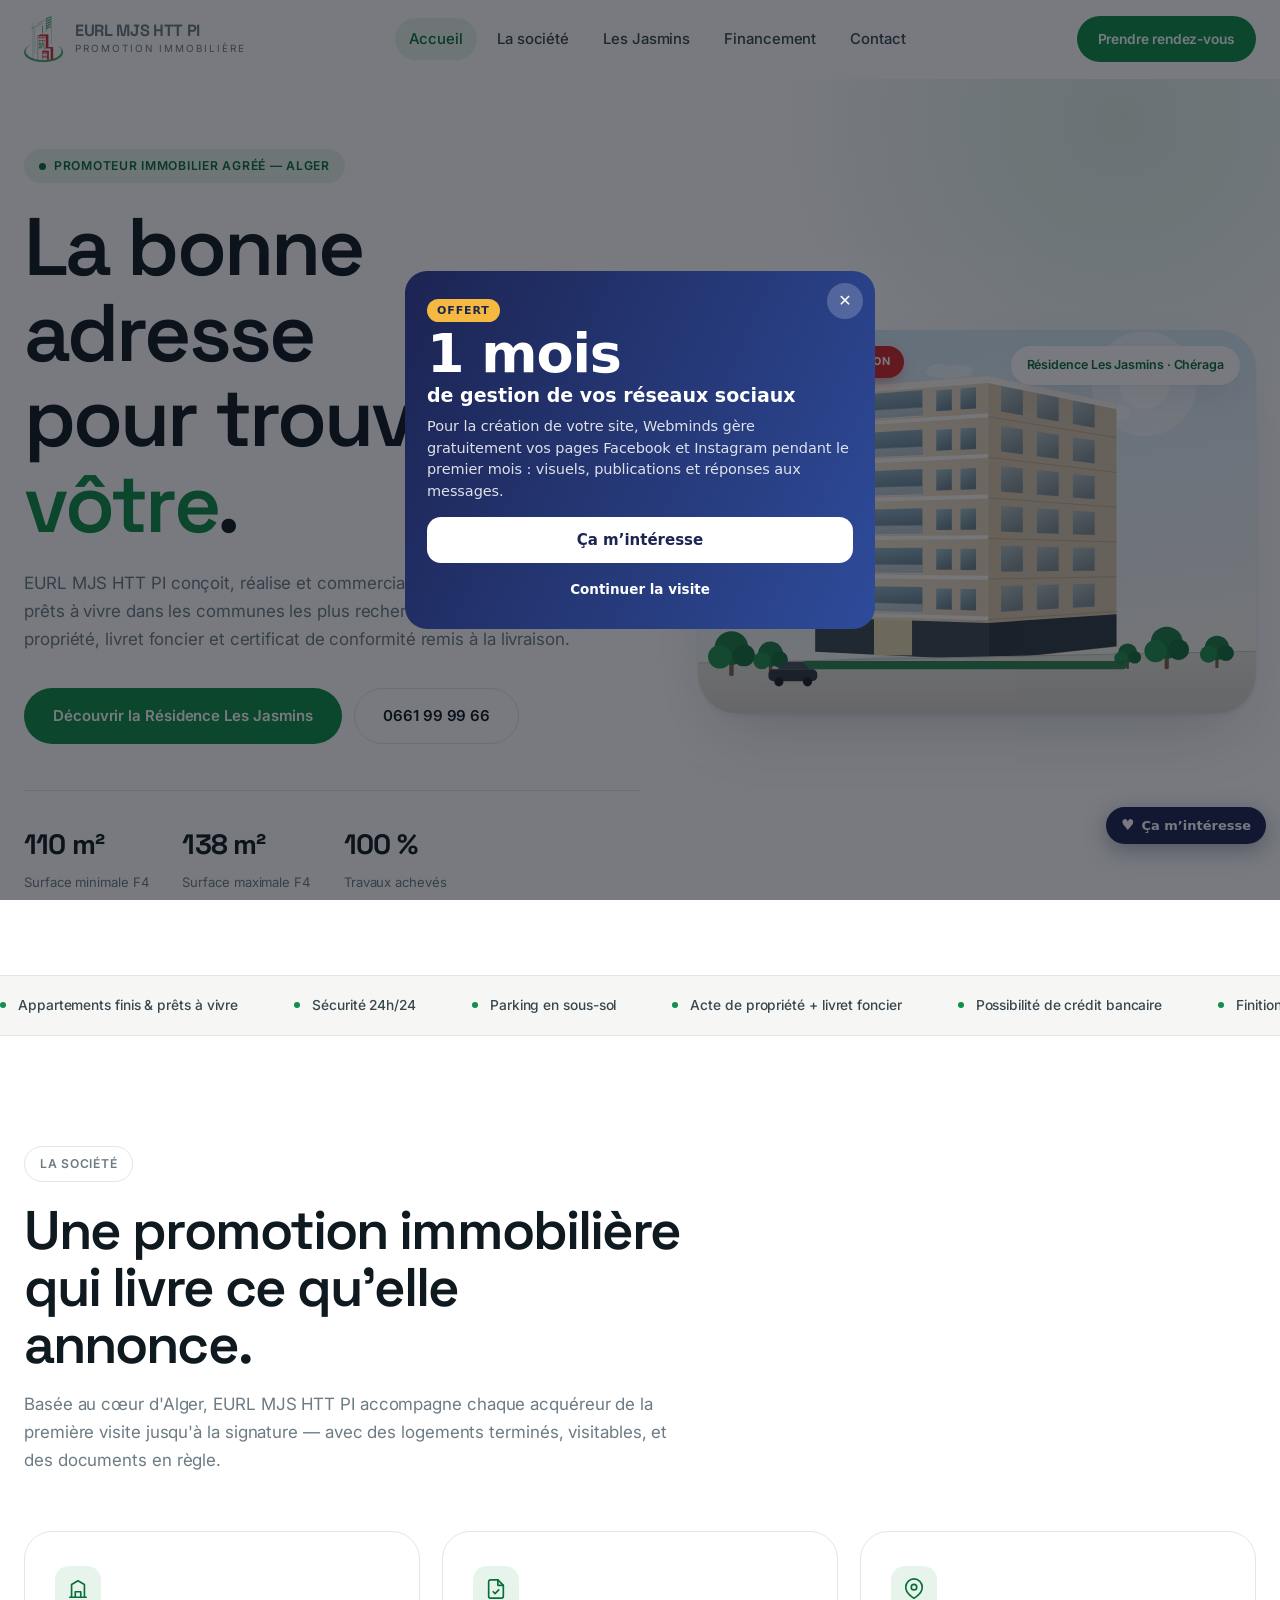
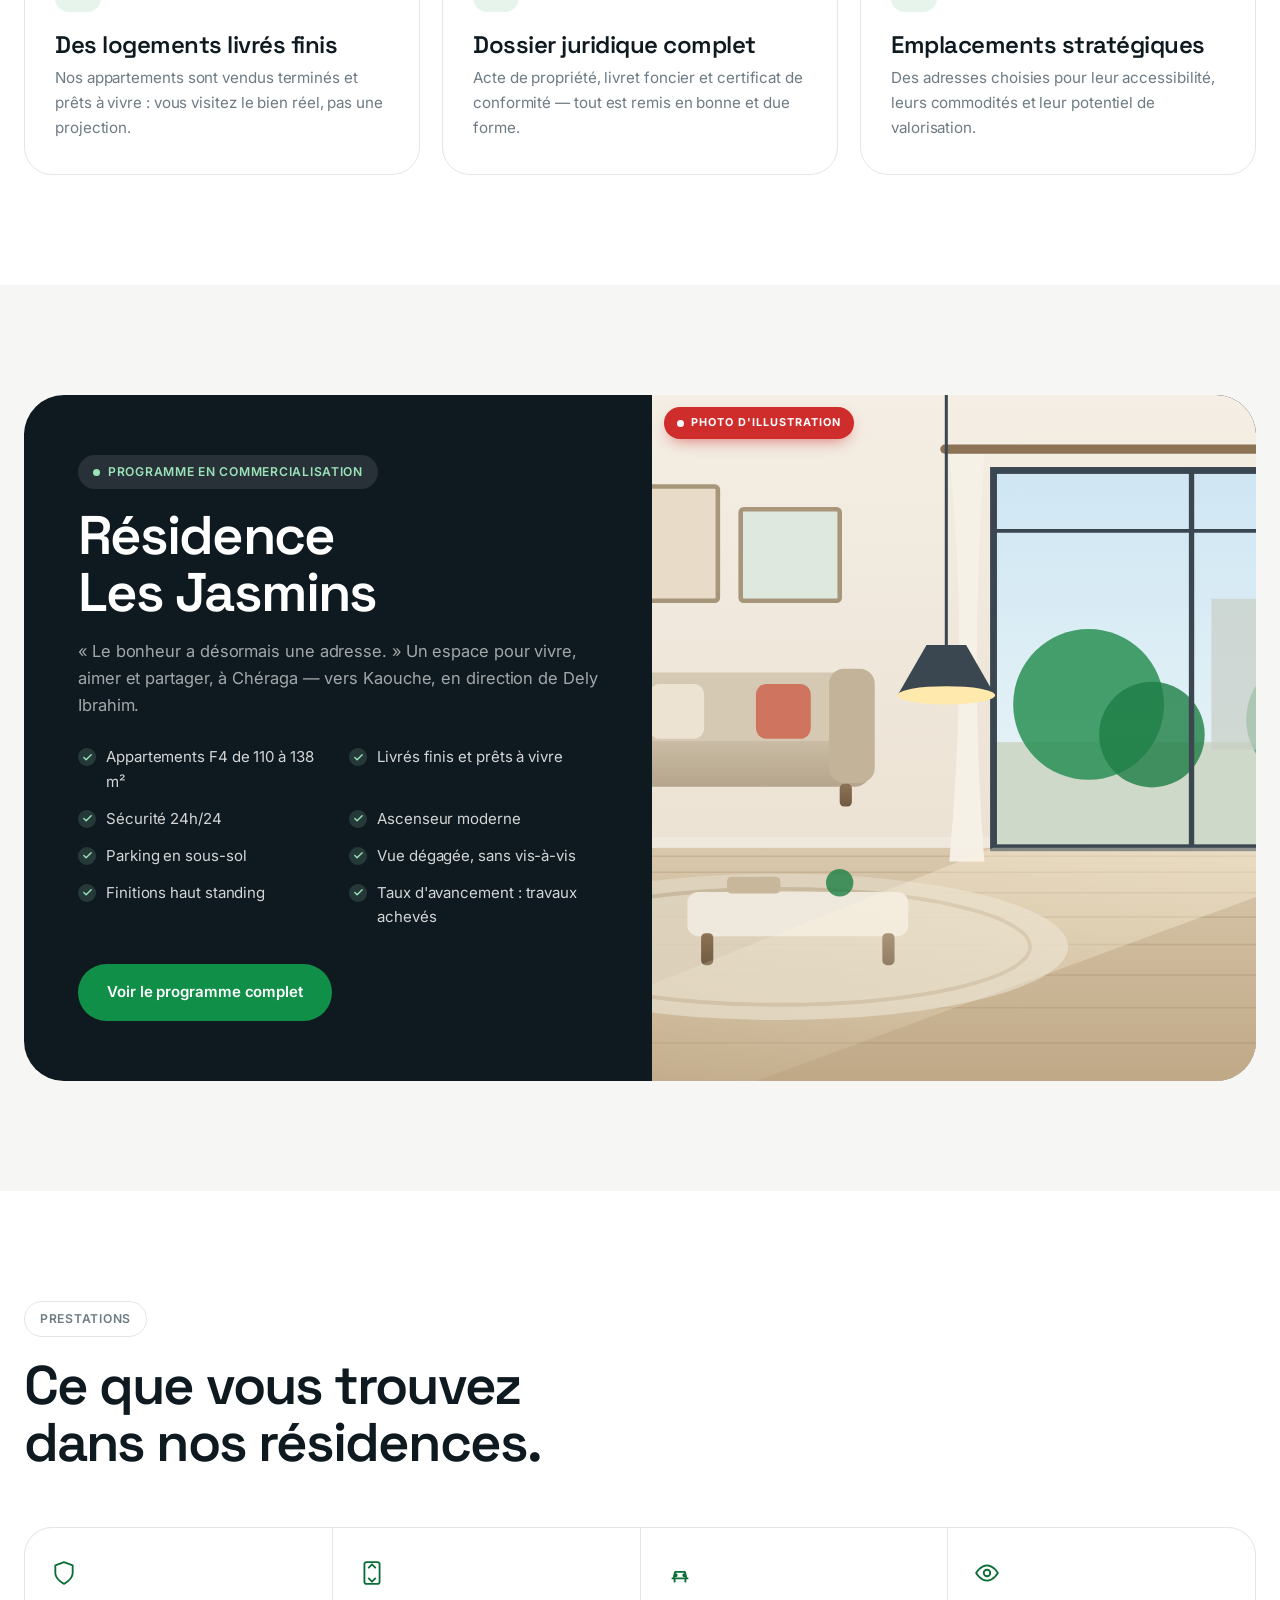
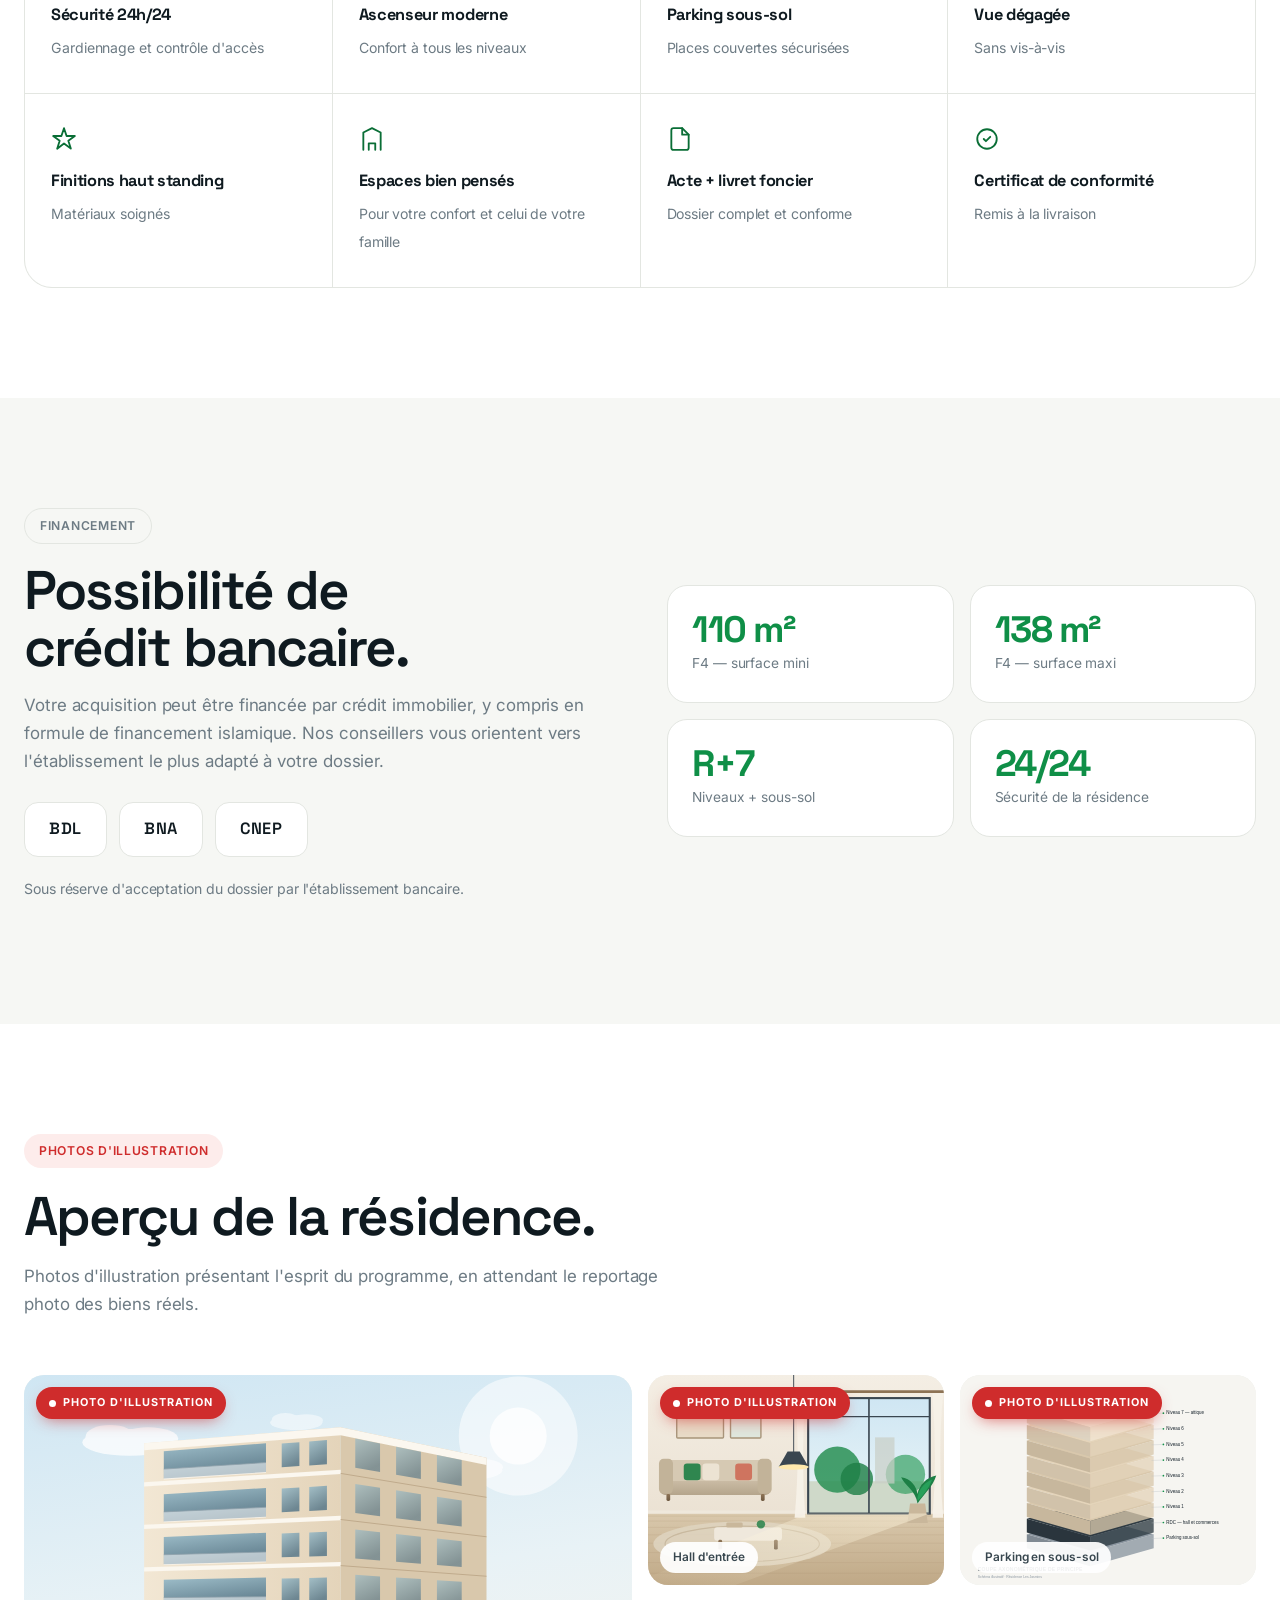
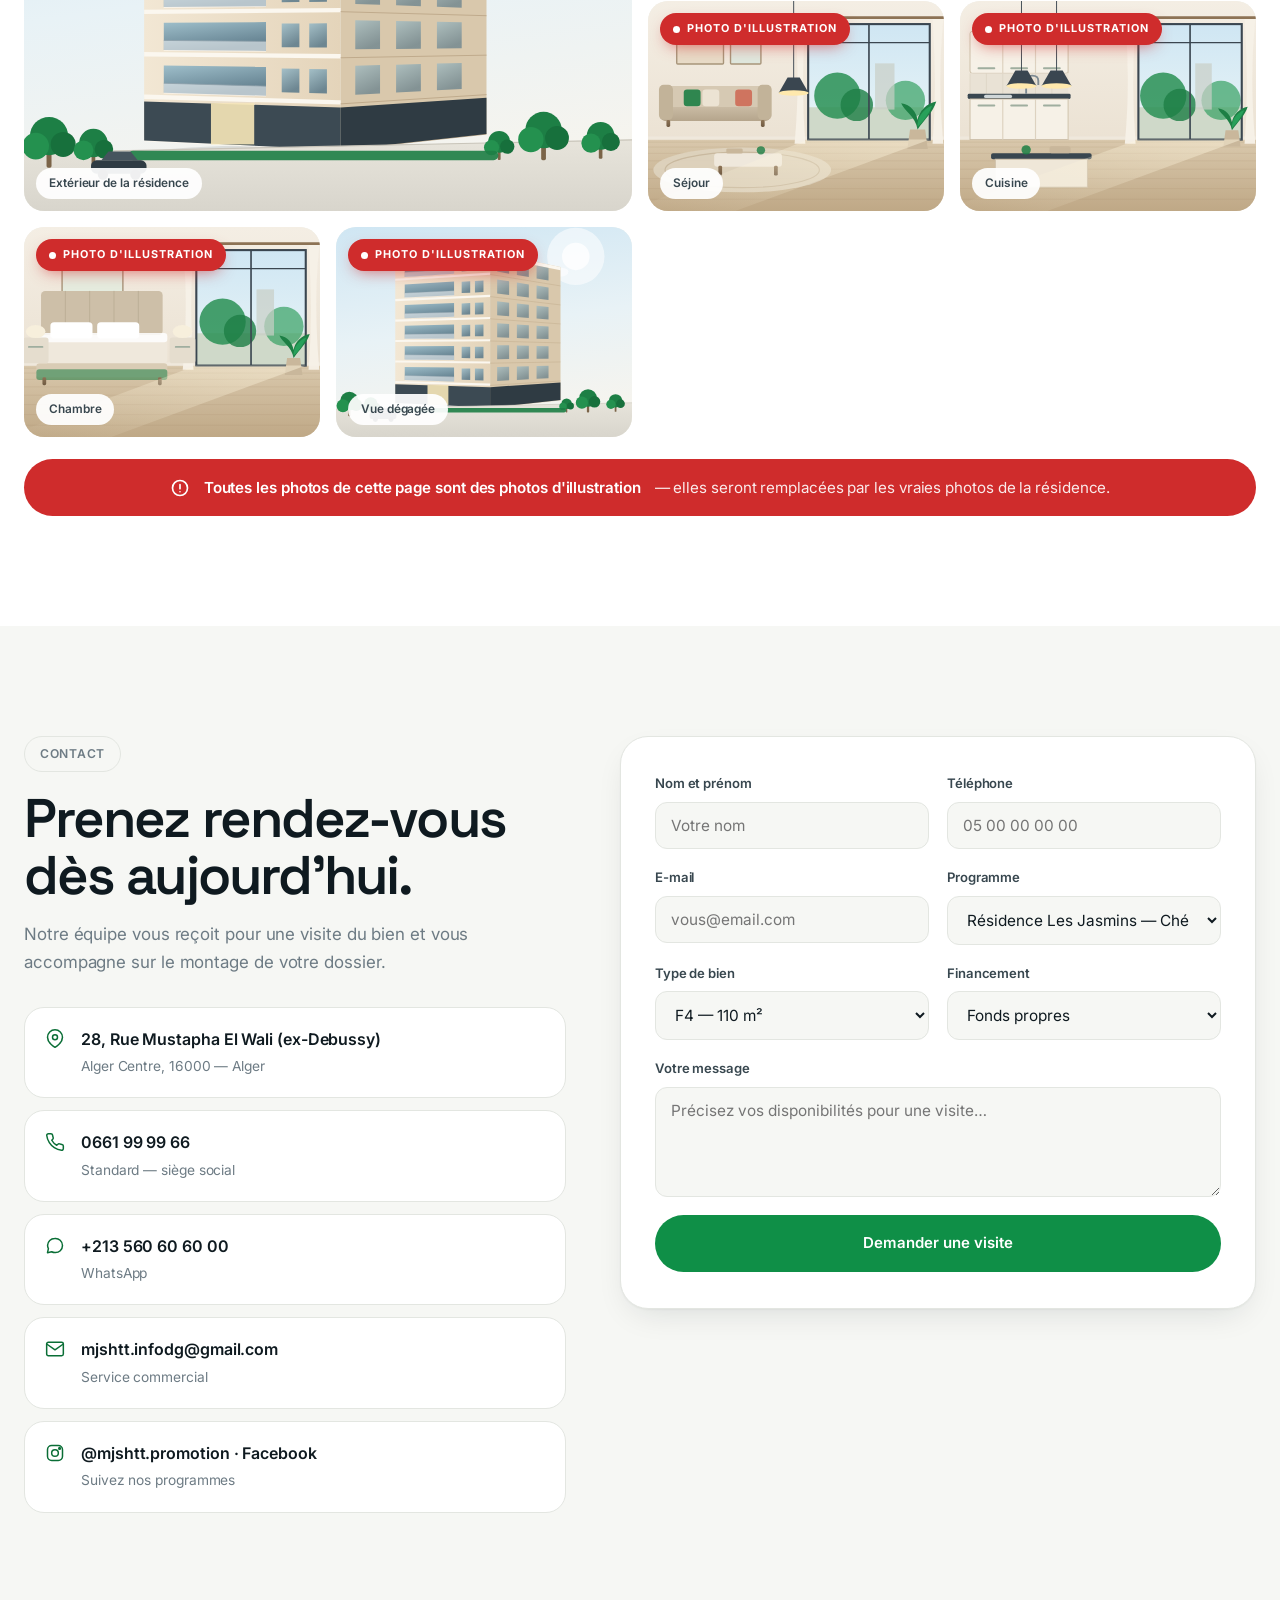
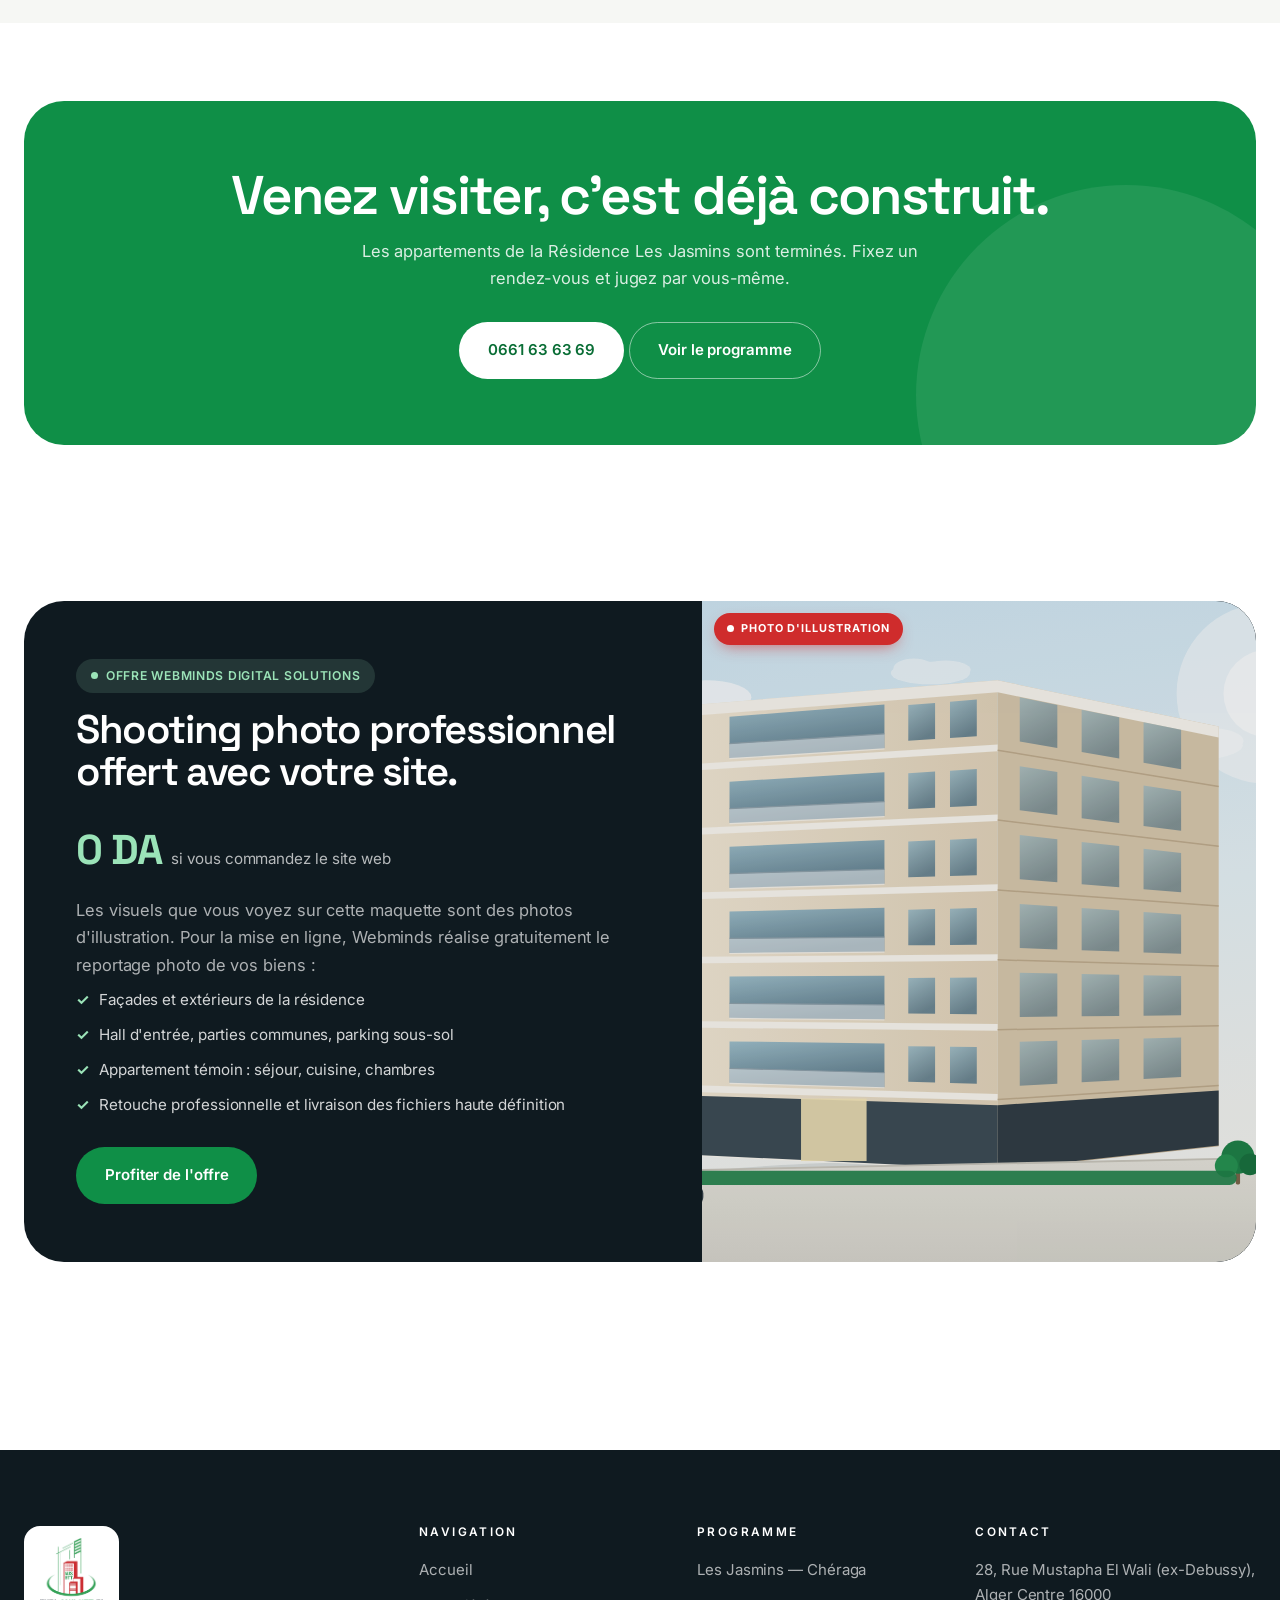
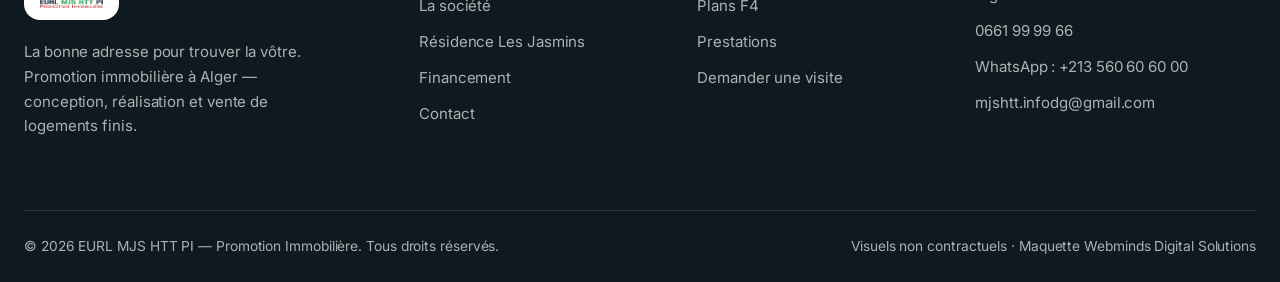
==== commit 6feff4e4: "Pop-up « 1 mois de réseaux sociaux offert » et bouton « Ça m'intéresse » (envoi WhatsApp)" ====
--- a/index.html
+++ b/index.html
@@ -313,6 +313,42 @@
   </div>
 </footer>
 
-<script src="assets/js/main.js"></script>
-</body>
+<script src="assets/js/main.js"></script><script data-wml>(function(){if(window.__wmL)return;window.__wmL=1;
+var C={"p": "MJS HTT", "mail": null, "wa": "213797372452", "v": [["/", "Version corporate", "Claire et rassurante"]]};
+function ready(f){document.readyState==='loading'?document.addEventListener('DOMContentLoaded',f):f()}
+ready(function(){
+var css='.wmL-b{position:fixed;right:14px;bottom:calc(56px + env(safe-area-inset-bottom));z-index:2147483000;border:0;border-radius:999px;background:#1C2452;color:#fff;font:700 13px/1 system-ui,-apple-system,Segoe UI,Roboto,sans-serif;padding:11px 15px;box-shadow:0 6px 22px rgba(20,30,60,.35);cursor:pointer;display:flex;align-items:center;gap:7px}'
++'@media(max-width:520px){.wmL-b{bottom:calc(112px + env(safe-area-inset-bottom));font-size:12.5px;padding:10px 13px}}'
++'.wmL-m{position:fixed;inset:0;z-index:2147483001;background:rgba(10,14,25,.55);display:none;align-items:flex-end;justify-content:center;font-family:system-ui,-apple-system,Segoe UI,Roboto,sans-serif}.wmL-m.on{display:flex}@media(min-width:700px){.wmL-m{align-items:center;padding:20px}}'
++'.wmL-x{box-sizing:border-box;position:relative;background:#fff;color:#1C2452;width:100%;max-width:470px;max-height:92vh;overflow:auto;border-radius:22px 22px 0 0;padding:24px 22px calc(22px + env(safe-area-inset-bottom));text-align:left}@media(min-width:700px){.wmL-x{border-radius:22px}}'
++'.wmL-x *{box-sizing:border-box}.wmL-c{position:absolute;top:12px;right:12px;width:36px;height:36px;border:0;border-radius:50%;background:#F0F2F1;font-size:16px;cursor:pointer;color:#1C2452}'
++'.wmL-x h3{font:800 26px/1.1 system-ui,-apple-system,sans-serif;margin:4px 40px 10px 0;color:inherit}.wmL-x p{margin:0 0 14px;line-height:1.5;font-size:14.5px;opacity:.85}'
++'.wmL-o{background:linear-gradient(115deg,#1C2452,#2E4B9A);color:#fff}.wmL-o .wmL-c{background:rgba(255,255,255,.2);color:#fff}.wmL-big{font:900 54px/.95 system-ui,-apple-system,sans-serif;letter-spacing:-.02em;margin:6px 0 2px}.wmL-big small{display:block;font-size:19px;font-weight:700;letter-spacing:0;margin-top:6px}'
++'.wmL-tag{display:inline-block;background:#F5B841;color:#1C2452;font:800 11px system-ui,sans-serif;letter-spacing:.08em;border-radius:999px;padding:5px 10px}'
++'.wmL-btn{display:flex;align-items:center;justify-content:center;width:100%;border:0;border-radius:14px;padding:14px;font:800 15px system-ui,-apple-system,sans-serif;cursor:pointer;margin-top:8px}.wmL-w{background:#fff;color:#1C2452}.wmL-g{background:#1FAF55;color:#fff}.wmL-n{background:#1C2452;color:#fff}.wmL-l{background:transparent;color:inherit;font-weight:600;font-size:13.5px;padding:10px}'
++'.wmL-s{font:700 11.5px system-ui,sans-serif;text-transform:uppercase;letter-spacing:.06em;opacity:.6;margin:12px 0 8px}.wmL-ch{display:grid;gap:8px}.wmL-ch label{display:flex;align-items:center;gap:10px;border:1.5px solid #E2E6E3;border-radius:12px;padding:11px 12px;cursor:pointer;font-size:14px;font-weight:600}.wmL-ch label small{display:block;font-weight:500;opacity:.65;font-size:12px}.wmL-ch input{width:18px;height:18px;flex:none;accent-color:#1FAF55}'
++'.wmL-f{display:grid;gap:8px;margin:12px 0 6px}.wmL-f input{border:1.5px solid #E2E6E3;border-radius:12px;padding:12px;font:500 16px system-ui,sans-serif;color:#1C2452;background:#fff;-webkit-user-select:text!important;user-select:text!important;width:100%}'
++'.wmL-ok{text-align:center}.wmL-ok i{display:grid;place-items:center;width:64px;height:64px;margin:6px auto 12px;border-radius:50%;background:#E8F7EE;color:#1FAF55;font-style:normal;font-size:30px}';
+var st=document.createElement('style');st.textContent=css;document.head.appendChild(st);
+function ss(k,v){try{if(v===undefined)return sessionStorage.getItem(k);sessionStorage.setItem(k,v)}catch(e){}}
+var p=location.pathname,cur=0;C.v.forEach(function(v,i){if(v[0]!=='/'&&p.indexOf(v[0])===0)cur=i});
+var off=document.createElement('div');off.className='wmL-m';off.innerHTML='<div class="wmL-x wmL-o" role="dialog" aria-modal="true"><button class="wmL-c" type="button" aria-label="Fermer">✕</button><span class="wmL-tag">OFFERT</span><div class="wmL-big">1 mois<small>de gestion de vos réseaux sociaux</small></div><p style="margin-top:12px">Pour la création de votre site, Webminds gère gratuitement vos pages Facebook et Instagram pendant le premier mois : visuels, publications et réponses aux messages.</p><button class="wmL-btn wmL-w" type="button" data-i>Ça m’intéresse</button><button class="wmL-btn wmL-l" type="button" data-c>Continuer la visite</button></div>';
+var ch='';C.v.forEach(function(v,i){ch+='<label><input type="radio" name="wmLv" value="'+v[1]+'"'+(i===cur?' checked':'')+'><span>'+v[1]+(v[2]?'<small>'+v[2]+'</small>':'')+'</span></label>'});
+var it=document.createElement('div');it.className='wmL-m';it.innerHTML='<div class="wmL-x" role="dialog" aria-modal="true"><button class="wmL-c" type="button" aria-label="Fermer">✕</button><div data-s1><h3>Cette maquette vous plaît ?</h3><p>Choisissez la version qui vous intéresse : Webminds vous recontacte pour vous la présenter.</p>'+(C.v.length>1?'<div class="wmL-s">La version préférée</div><div class="wmL-ch">'+ch+'</div>':'')+'<div class="wmL-s">En plus</div><div class="wmL-ch"><label><input type="checkbox" value="Gestion des réseaux sociaux (1 mois offert)"><span>Réseaux sociaux<small>1 mois de gestion offert avec le site</small></span></label></div><div class="wmL-f"><input name="n" placeholder="Votre nom" autocomplete="name"><input name="t" type="tel" inputmode="tel" placeholder="Votre téléphone (facultatif)" autocomplete="tel"></div><button class="wmL-btn wmL-g" type="button" data-w>Envoyer sur WhatsApp</button>'+(C.mail?'<button class="wmL-btn wmL-l" type="button" data-e>Envoyer par e-mail</button>':'')+'</div><div class="wmL-ok" data-s2 hidden><i>✓</i><h3 style="margin:0 0 8px">Merci !</h3><p>Votre choix a bien été transmis à Webminds. Nous vous recontactons très vite.</p><button class="wmL-btn wmL-n" type="button" data-c>Continuer la visite</button></div></div>';
+document.body.appendChild(off);document.body.appendChild(it);
+var b=document.createElement('button');b.type='button';b.className='wmL-b';b.innerHTML='<b style="font-size:15px">♥</b>Ça m’intéresse';document.body.appendChild(b);
+function op(m){off.classList.remove('on');it.classList.remove('on');m.classList.add('on')}
+[off,it].forEach(function(m){m.addEventListener('click',function(e){if(e.target===m||e.target.closest('.wmL-c')||e.target.closest('[data-c]'))m.classList.remove('on')})});
+b.onclick=function(){op(it)};off.querySelector('[data-i]').onclick=function(){op(it)};
+function msg(){var v=(it.querySelector('input[name=wmLv]:checked')||{}).value||C.v[cur][1],x=[].map.call(it.querySelectorAll('input[type=checkbox]:checked'),function(c){return c.value}),n=it.querySelector('[name=n]').value.trim(),t=it.querySelector('[name=t]').value.trim();
+ return{v:v,x:x,n:n,t:t,txt:'Bonjour Webminds, la maquette '+C.p+' m’intéresse.\nVersion préférée : '+v+(x.length?'\nEn plus : '+x.join(', '):'')+(n?'\nNom : '+n:'')+(t?'\nTéléphone : '+t:'')+'\nLien : '+location.origin+C.v[cur][0]}}
+function mail(m){if(!C.mail)return;try{fetch('https://formsubmit.co/ajax/'+C.mail,{method:'POST',keepalive:true,headers:{'Content-Type':'application/json','Accept':'application/json'},body:JSON.stringify({_subject:'Maquette '+C.p+' : intéressé ('+m.v+')',Prospect:C.p,Version:m.v,Options:m.x.join(', ')||'-',Nom:m.n||'-',Telephone:m.t||'-',Lien:location.origin+C.v[cur][0],_template:'table',_captcha:'false'})}).catch(function(){})}catch(e){}}
+function done(){it.querySelector('[data-s1]').hidden=true;it.querySelector('[data-s2]').hidden=false;ss('wmL-sent','1')}
+it.querySelector('[data-w]').onclick=function(){var m=msg();mail(m);done();location.href='https://wa.me/'+C.wa+'?text='+encodeURIComponent(m.txt)};
+var e=it.querySelector('[data-e]');if(e)e.onclick=function(){mail(msg());done()};
+var sh=ss('wmL-off');addEventListener('scroll',function(){var r=(scrollY+innerHeight)/document.documentElement.scrollHeight;
+ if(!sh&&scrollY>500&&r>.3){sh=1;ss('wmL-off','1');op(off)}
+ if(!ss('wmL-it')&&!ss('wmL-sent')&&sh&&r>.92&&!off.classList.contains('on')){ss('wmL-it','1');op(it)}},{passive:true});
+});})();
+</script></body>
 </html>
